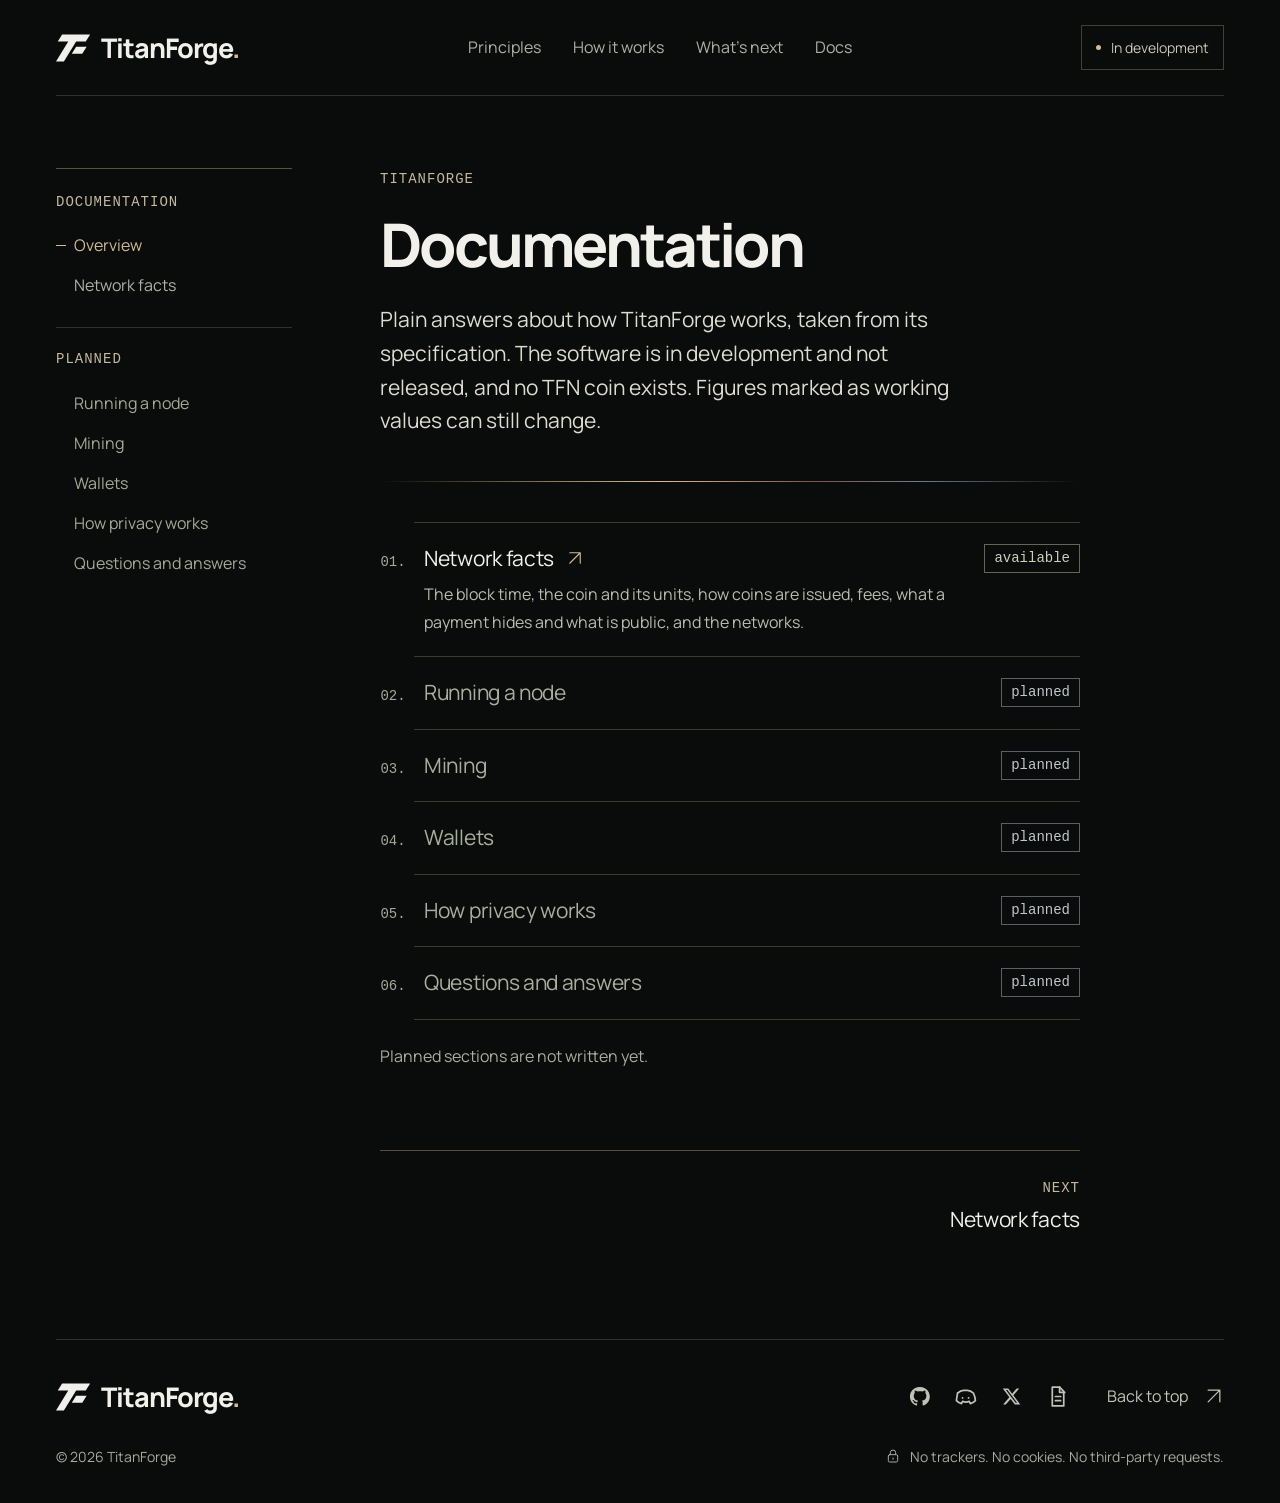
==== docs/index.html @ f81da2f3 "Use the permanent Discord invite" ====
<!DOCTYPE html>
<html lang="en">
<head>
  <meta charset="utf-8">
  <meta name="viewport" content="width=device-width, initial-scale=1">
  <meta name="theme-color" content="#0a0b0b">
  <meta name="description" content="Documentation for TitanForge, a proof-of-work cryptocurrency in development. The software is not released and no TFN coin exists yet.">
  <meta http-equiv="Content-Security-Policy" content="default-src 'self'; script-src 'none'; style-src 'self'; img-src 'self'; font-src 'self'; connect-src 'none'; object-src 'none'; base-uri 'none'; form-action 'none'">
  <meta name="referrer" content="no-referrer">
  <link rel="icon" href="../favicon.svg" type="image/svg+xml">
  <link rel="preload" href="../fonts/manrope-latin-variable.woff2" as="font" type="font/woff2" crossorigin>
  <link rel="stylesheet" href="../styles.css">
  <link rel="stylesheet" href="./docs.css">
  <title>TitanForge documentation</title>
</head>
<body>
  <a class="skip-link" href="#main">Skip to content</a>
  <svg class="icon-library" aria-hidden="true">
    <symbol id="icon-arrow" viewBox="0 0 24 24"><path d="M5 19 19 5M5 5h14v14"/></symbol>
    <symbol id="icon-lock" viewBox="0 0 24 24"><rect x="5" y="10" width="14" height="11" rx="2"/><path d="M8 10V7a4 4 0 0 1 8 0v3m-4 5v2"/></symbol>
    <symbol id="forge-mark" viewBox="0 0 40 40"><path d="M7 5h32l-5 8H23L9 36H0l14-23H2zm16 14h12l-5 8H18z"/></symbol>
    <symbol id="icon-github" viewBox="0 0 24 24"><path fill="currentColor" stroke="none" d="M12 2.8c-5.1 0-9.2 4.1-9.2 9.2 0 4.1 2.6 7.5 6.3 8.7.5.1.6-.2.6-.5v-1.7c-2.6.6-3.1-1.1-3.1-1.1-.4-1.1-1-1.4-1-1.4-.9-.6.1-.6.1-.6 1 .1 1.5 1 1.5 1 .9 1.5 2.3 1.1 2.8.8.1-.7.4-1.1.7-1.4-2-.2-4.2-1-4.2-4.6 0-1 .4-1.9 1-2.5-.1-.2-.4-1.2.1-2.5 0 0 .8-.2 2.5 1 .8-.2 1.6-.3 2.4-.3s1.7.1 2.5.3c1.7-1.2 2.5-1 2.5-1 .5 1.3.2 2.3.1 2.5.6.6 1 1.5 1 2.5 0 3.6-2.2 4.4-4.3 4.6.4.4.7.9.7 1.8v2.6c0 .3.2.6.7.5 3.6-1.2 6.2-4.6 6.2-8.7 0-5.1-4.1-9.2-9.2-9.2Z"/></symbol>
    <symbol id="icon-discord" viewBox="0 0 24 24"><path d="M4.4 8.8c1.9-1.8 3.8-2.7 5.7-2.7h3.8c1.9 0 3.8.9 5.7 2.7 1.1 2.3 1.8 4.7 1.9 7.2-1.4 1.5-3 2.4-4.8 2.9l-1.1-2.2c-2.1.8-4.3.8-6.4 0l-1.1 2.2c-1.8-.5-3.4-1.4-4.8-2.9.1-2.5.8-4.9 1.1-7.4Z"/><path d="M9.1 13.4h.1m5.7 0h.1"/></symbol><symbol id="icon-x" viewBox="0 0 24 24"><path fill="currentColor" stroke="none" transform="translate(3.6 3.6) scale(0.7)" d="M18.901 1.153h3.68l-8.04 9.19L24 22.846h-7.406l-5.8-7.584-6.638 7.584H.474l8.6-9.83L0 1.154h7.594l5.243 6.932ZM17.61 20.644h2.039L6.486 3.24H4.298Z"/></symbol>
    <symbol id="icon-docs" viewBox="0 0 24 24"><path d="M7 3h7l4 4v14H7V3Z"/><path d="M14 3v5h5M10 12h5m-5 4h5"/></symbol>
  </svg>

  <div class="site-shell">
    <header class="site-header wrap">
      <a class="brand" href="../index.html" aria-label="TitanForge home"><svg class="brand-mark" aria-hidden="true"><use href="#forge-mark"/></svg><span>TitanForge<span class="brand-period">.</span></span></a>
      <nav class="desktop-nav" aria-label="Main navigation"><a href="../index.html#principles">Principles</a><a href="../index.html#how-it-works">How it works</a><a href="../index.html#horizon">What’s next</a><a href="./index.html">Docs</a></nav>
      <a class="header-link" href="../index.html#status"><span class="status-dot"></span> In development</a>
      <details class="mobile-menu"><summary aria-label="Toggle navigation"><span class="menu-lines"></span></summary><nav aria-label="Mobile navigation"><a href="../index.html#principles">Principles</a><a href="../index.html#how-it-works">How it works</a><a href="../index.html#horizon">What’s next</a><a href="./index.html">Documentation</a><a href="../index.html#status">Development status</a></nav></details>
    </header>

    <div class="doc-layout wrap">
      <nav class="doc-nav" aria-label="Documentation">
        <p class="doc-nav-title">DOCUMENTATION</p>
        <ul>
          <li><a href="./index.html" aria-current="page">Overview</a></li>
          <li><a href="./network.html">Network facts</a></li>
        </ul>
        <p class="doc-nav-title">PLANNED</p>
        <ul>
          <li><span class="doc-nav-off">Running a node</span></li>
          <li><span class="doc-nav-off">Mining</span></li>
          <li><span class="doc-nav-off">Wallets</span></li>
          <li><span class="doc-nav-off">How privacy works</span></li>
          <li><span class="doc-nav-off">Questions and answers</span></li>
        </ul>
      </nav>

      <nav class="doc-menu" aria-label="Documentation menu">
        <details>
          <summary><span><span class="doc-menu-kicker">DOCUMENTATION</span>Contents</span><span class="disclosure-mark" aria-hidden="true"></span></summary>
          <ul>
            <li><a href="./index.html" aria-current="page">Overview</a></li>
            <li><a href="./network.html">Network facts</a></li>
          </ul>
          <p class="doc-nav-title">PLANNED</p>
          <ul>
            <li><span class="doc-nav-off">Running a node</span></li>
            <li><span class="doc-nav-off">Mining</span></li>
            <li><span class="doc-nav-off">Wallets</span></li>
            <li><span class="doc-nav-off">How privacy works</span></li>
            <li><span class="doc-nav-off">Questions and answers</span></li>
          </ul>
        </details>
      </nav>

      <main id="main" class="doc">
        <header class="doc-head">
          <p class="eyebrow">TITANFORGE</p>
          <h1>Documentation</h1>
          <p class="doc-lede">Plain answers about how TitanForge works, taken from its specification. The software is in development and not released, and no TFN coin exists. Figures marked as working values can still change.</p>
        </header>

        <ol class="doc-sections">
          <li>
            <div class="doc-sections-row"><a href="./network.html">Network facts <svg class="icon" aria-hidden="true"><use href="#icon-arrow"/></svg></a><span class="status-tag">available</span></div>
            <p>The block time, the coin and its units, how coins are issued, fees, what a payment hides and what is public, and the networks.</p>
          </li>
          <li><div class="doc-sections-row"><span class="doc-sections-off">Running a node</span><span class="status-tag status-tag--later">planned</span></div></li>
          <li><div class="doc-sections-row"><span class="doc-sections-off">Mining</span><span class="status-tag status-tag--later">planned</span></div></li>
          <li><div class="doc-sections-row"><span class="doc-sections-off">Wallets</span><span class="status-tag status-tag--later">planned</span></div></li>
          <li><div class="doc-sections-row"><span class="doc-sections-off">How privacy works</span><span class="status-tag status-tag--later">planned</span></div></li>
          <li><div class="doc-sections-row"><span class="doc-sections-off">Questions and answers</span><span class="status-tag status-tag--later">planned</span></div></li>
        </ol>
        <p class="doc-sections-key">Planned sections are not written yet.</p>

        <nav class="doc-pager" aria-label="Next page">
          <a class="doc-pager-item doc-pager-item--next" href="./network.html"><span class="doc-pager-label">NEXT</span><span class="doc-pager-title">Network facts</span></a>
        </nav>
      </main>
    </div>

    <footer class="site-footer wrap"><div class="footer-top"><a class="brand" href="../index.html" aria-label="TitanForge home"><svg class="brand-mark" aria-hidden="true"><use href="#forge-mark"/></svg><span>TitanForge<span class="brand-period">.</span></span></a><div class="footer-actions"><div class="social-links" role="group" aria-label="Project links"><a class="social-link" href="https://github.com/TitanForgeNetwork" title="GitHub" rel="noopener noreferrer"><svg class="social-icon" aria-hidden="true"><use href="#icon-github"/></svg><span class="visually-hidden">GitHub</span></a><a class="social-link" href="https://discord.gg/k2kEq2DpQB" title="Discord" rel="noopener noreferrer"><svg class="social-icon" aria-hidden="true"><use href="#icon-discord"/></svg><span class="visually-hidden">Discord</span></a><span class="social-link" title="X coming soon"><svg class="social-icon" aria-hidden="true"><use href="#icon-x"/></svg><span class="visually-hidden">X link coming soon</span></span><a class="social-link" href="./index.html" title="Documentation"><svg class="social-icon" aria-hidden="true"><use href="#icon-docs"/></svg><span class="visually-hidden">Documentation</span></a></div><a class="back-to-top" href="#">Back to top <svg class="icon" aria-hidden="true"><use href="#icon-arrow"/></svg></a></div></div><div class="footer-bottom"><span>© 2026 TitanForge</span><p><svg class="icon" aria-hidden="true"><use href="#icon-lock"/></svg> No trackers. No cookies. No third-party requests.</p></div></footer>
  </div>
</body>
</html>
---- styles.css ----
@charset "UTF-8";

@font-face {
  font-family: "Manrope";
  font-style: normal;
  font-weight: 400 800;
  font-display: swap;
  src: url("./fonts/manrope-latin-variable.woff2") format("woff2");
}

:root {
  color-scheme: dark;
  --bg: #0a0b0b;
  --surface: #111210;
  --text: #f2f0eb;
  --muted: #b0b0a7;
  --accent: #d1bc95;
  --border: #30312a;
  --font: "Manrope", Arial, Helvetica, sans-serif;
  --mono: "SFMono-Regular", Consolas, "Liberation Mono", monospace;
  --ease: cubic-bezier(.2, .7, .2, 1);
  --interaction: .22s;
}

* { box-sizing: border-box; }
html { scroll-behavior: smooth; scroll-padding-top: 32px; }
body { margin: 0; background: var(--bg); color: var(--text); font: 18px/1.7 var(--font); -webkit-font-smoothing: antialiased; }
::selection { background: var(--accent); color: var(--bg); }
a { color: inherit; text-decoration: none; }
a, summary { touch-action: manipulation; -webkit-tap-highlight-color: transparent; }
a:focus-visible, summary:focus-visible, [tabindex]:focus-visible { outline: 2px solid var(--accent); outline-offset: 6px; }
svg { display: block; }
img { max-width: 100%; }
h1, h2, h3, p { margin: 0; }
h1, h2, h3 { font-weight: 500; }
h2 { font-size: clamp(38px, 4.1vw, 58px); line-height: 1.12; letter-spacing: -.045em; text-wrap: balance; }
h3 { font-size: 24px; line-height: 1.3; letter-spacing: -.6px; }
strong { color: var(--text); font-weight: 600; }
code { font: .95em var(--mono); color: #d8c7a8; }
.icon-library { position: absolute; width: 0; height: 0; overflow: hidden; }
.icon { flex: 0 0 auto; width: 20px; height: 20px; fill: none; stroke: currentColor; stroke-width: 1.5; stroke-linecap: round; stroke-linejoin: round; }
.social-icon { width: 25px; height: 25px; fill: none; stroke: currentColor; stroke-width: 1.65; stroke-linecap: round; stroke-linejoin: round; }
.social-icon use { pointer-events: none; }
.visually-hidden { position: absolute; width: 1px; height: 1px; padding: 0; margin: -1px; overflow: hidden; clip: rect(0 0 0 0); clip-path: inset(50%); white-space: nowrap; }
.wrap { width: min(1240px, calc(100% - 112px)); margin-inline: auto; }
.site-shell { overflow: clip; }
.skip-link { position: fixed; top: 12px; left: 12px; z-index: 20; padding: 14px 20px; background: var(--accent); color: var(--bg); transform: translateY(-160%); clip-path: inset(50%); }
.skip-link:focus { transform: translateY(0); clip-path: none; }
.serif { font-family: Georgia, "Times New Roman", serif; font-style: italic; font-weight: 400; letter-spacing: -.045em; color: var(--accent); }
.eyebrow { display: flex; align-items: center; gap: 12px; color: #c5b99f; font: 14px/1.6 var(--mono); letter-spacing: 1px; }
.status-dot { display: inline-block; flex: 0 0 auto; width: 5px; height: 5px; border-radius: 50%; background: var(--accent); }
.status-tag { display: inline-flex; align-items: center; width: fit-content; padding: 3px 9px; border: 1px solid #626654; color: #cbd0b9; font: 14px/1.5 var(--mono); letter-spacing: 0; white-space: nowrap; vertical-align: middle; }
.status-tag--mainnet { border-color: #706149; color: #d7c29d; }
.status-tag--later { border-color: #5b6067; color: #c2c6cc; }

.site-header { position: relative; z-index: 5; height: 96px; display: flex; align-items: center; justify-content: space-between; gap: 30px; border-bottom: 1px solid var(--border); }
.brand { display: inline-flex; align-items: center; gap: 10px; font-size: 27px; font-weight: 750; letter-spacing: -1.1px; white-space: nowrap; }
.brand-mark { width: 35px; height: 35px; fill: var(--text); }
.brand-period { color: var(--accent); }
.desktop-nav { display: flex; gap: 32px; }
.desktop-nav a { position: relative; padding-block: 14px; color: var(--muted); font-size: 16px; transition: color var(--interaction) var(--ease); }
.desktop-nav a::after { content: ""; position: absolute; inset: auto 0 6px; height: 1px; background: var(--accent); transform: scaleX(0); transform-origin: left; transition: transform var(--interaction) var(--ease); }
.desktop-nav a:is(:hover, :focus-visible) { color: var(--text); }
.desktop-nav a:is(:hover, :focus-visible)::after { transform: scaleX(1); }
.header-link { display: inline-flex; align-items: center; gap: 10px; padding: 10px 14px; border: 1px solid #414033; color: #cbc7b9; font-size: 14px; transition: border-color .2s; }
.header-link:is(:hover, :focus-visible) { border-color: var(--accent); }
.mobile-menu { display: none; }

.hero { position: relative; isolation: isolate; overflow: hidden; }
.hero-content { position: relative; padding-block: 52px 78px; }
.hero-content > :not(.hero-art) { position: relative; z-index: 1; }
h1 { width: fit-content; max-width: 100%; margin-top: 0; font-size: clamp(70px, 7vw, 110px); font-weight: 750; line-height: 1.02; letter-spacing: -.06em; }
h1 > span { display: block; width: fit-content; max-width: 100%; padding-right: .05em; animation: title-arrive 1.15s cubic-bezier(.2,.7,.2,1) both; }
h1 > span:nth-child(2) { animation-delay: .12s; }
h1 > span:nth-child(3) { animation-delay: .24s; }
.hero-title-accent { color: #d7c5a4; }
.hero-copy { margin-top: 32px; max-width: 480px; }
.hero-description { font-size: 22px; line-height: 1.6; color: #dedbd1; animation: content-arrive 1.3s .25s both; }
.button { display: inline-flex; align-items: center; justify-content: space-between; gap: 34px; min-height: 56px; padding: 15px 22px; font-size: 16px; font-weight: 600; line-height: 1.5; border: 1px solid transparent; transition: background var(--interaction) var(--ease), transform var(--interaction) var(--ease), box-shadow var(--interaction) var(--ease); }
.button-primary { background: #d6c4a3; color: #151512; box-shadow: inset 0 1px #fff4; }
.button-primary:is(:hover, :focus-visible) { background: #ecdcbd; transform: translateY(-2px); box-shadow: inset 0 1px #fff6, 0 6px 18px #0003; }
.button .icon { transition: transform var(--interaction) var(--ease); }
.button:is(:hover, :focus-visible) .icon { transform: translate(2px, -2px); }
.button:active { transform: translateY(0); }
.hero-copy .button { margin-top: 26px; animation: content-arrive 1.3s .35s both; }
.hero-note { margin-top: 20px; color: #b4b1a7; font-size: 16px; line-height: 1.6; }
.hero-art { position: absolute; inset: -10px -13% 0 39%; z-index: 0; pointer-events: none; }
.hero-art::after { content: ""; position: absolute; inset: 0; background: linear-gradient(90deg, #0a0b0b 0%, #0a0b0b65 17%, transparent 43%), linear-gradient(0deg, #0a0b0b 0%, transparent 24%); }
.titan-core { position: absolute; width: 100%; max-width: none; height: 100%; animation: forge-arrive .95s cubic-bezier(.16,.7,.2,1) both; }
.hero-f-piece { transform-origin: 660px 550px; animation: forge-seat 1.85s var(--ease) both, forge-assemble 9s ease-in-out 1.85s infinite; }
.hero-seat-light { opacity: 0; stroke: #f4e7c8; stroke-width: 2.5; stroke-linecap: round; stroke-dasharray: 28 100; animation: seat-light 1.85s linear both, joint-light 9s linear 1.85s infinite; }
.forge-grid { position: absolute; inset: 15% 5% 12% 17%; background: linear-gradient(#b9a38208 1px, transparent 1px), linear-gradient(90deg, #b9a38208 1px, transparent 1px); background-size: 88px 88px; transform: perspective(800px) rotateY(-23deg) rotateZ(-16deg); mask-image: linear-gradient(transparent, #0007 35%, #000 75%, transparent); }
.forge-sweep { position: absolute; inset: 10% 15%; background: linear-gradient(112deg, transparent 42%, #f5dfb711 49.5%, #f5dfb722 50%, transparent 57%); transform: translateX(-90%); opacity: 0; animation: light-pass 3.8s .15s both; }

.section { padding-block: 96px; }
.section-heading { margin-bottom: 48px; }
.section-heading .eyebrow, .details-intro .eyebrow { margin-bottom: 22px; }
.principles { border-top: 1px solid var(--border); }
.principle-grid { display: grid; grid-template-columns: repeat(3, 1fr); gap: 40px; }
.principle-card { border-top: 1px solid #55503f; padding-top: 24px; }
.card-top { display: flex; align-items: center; justify-content: space-between; gap: 18px; margin-bottom: 22px; }
.card-index { color: var(--accent); font: 14px/1.5 var(--mono); }
.principle-card h3 { font-size: 25px; }
.principle-card p { color: var(--muted); margin-top: 16px; font-size: 18px; line-height: 1.75; max-width: 350px; }

.section.protocol-section { padding-top: 0; }
.protocol-heading { display: flex; align-items: flex-end; justify-content: space-between; gap: 40px; }
.protocol-heading > p { color: var(--muted); font-size: 18px; line-height: 1.8; padding-bottom: 4px; }
.forge-explainer { margin: 0; position: relative; border-top: 1px solid #4b4437; }
.scene-status { display: flex; align-items: center; gap: 16px; padding-block: 24px 0; color: #bdb7a9; font-size: 14px; }
.forge-stage { position: relative; isolation: isolate; overflow: hidden; margin-block: 0 8px; }
.forge-scene { width: 100%; height: auto; overflow: visible; }
.forge-scene--portrait { display: none; }
.scene-floor { stroke: #696458; stroke-width: .7; opacity: .2; }
.scene-wires { stroke: #777465; stroke-width: 1.1; }
.scene-public-wire { stroke: #83918f; stroke-dasharray: 4 7; }
.scene-stream { stroke: #e5c894; stroke-width: 2.5; stroke-linecap: round; stroke-dasharray: 14 86; opacity: 0; animation: stream-in 12s linear infinite; }
.scene-stream--relay { animation-name: stream-relay; }
.scene-stream--outgoing { animation-name: stream-out; }
.scene-stream--audit { stroke: #c5d0c8; stroke-width: 1.7; stroke-dasharray: 6 94; opacity: .65; animation: current-travel 11s linear infinite; }
.note-stack { animation: note-levitation 12s ease-in-out infinite; }
.note-stack--middle { animation-delay: -.12s; }
.note-stack--lower { animation-delay: -.24s; }
.reactor-float { animation: reactor-levitation 12s ease-in-out infinite; }
.collar-tilt { transform: rotate(-10deg); transform-origin: 0 0; animation: collar-precession 12s ease-in-out infinite; }
.emblem-float { animation: emblem-levitation 12s ease-in-out infinite; }
.orbit-precession { transform-origin: 0 0; animation: orbit-precession 24s ease-in-out infinite; }
.satellite-orbit { transform-origin: 0 0; animation: satellite-orbit 48s linear infinite; }
.relay-stones { opacity: .75; }
.dag-scaffold { stroke: #7f7564; stroke-width: 1.1; }
.dag-energy { stroke: #e1c497; stroke-width: 2; stroke-linecap: round; stroke-dasharray: 16 84; opacity: 0; animation: stream-dag 12s linear infinite; }
.dag-energy--two { animation-delay: .12s; }
.dag-energy--three { animation-delay: .24s; }
.block-float { transform-origin: 0 0; animation: block-levitation 12s ease-in-out infinite; }
.block-float--one { animation-delay: .12s; }
.block-float--two { animation-delay: .24s; }
.block-float--three { animation-delay: .36s; }
.recipient-float { animation: note-received 12s ease-in-out infinite; }
.audit-float { animation: audit-levitation 11s ease-in-out infinite; }
.courier { opacity: 0; }
.courier--incoming { animation: courier-in 12s linear infinite; }
.courier--relay { animation: courier-relay 12s linear infinite; }
.courier--outgoing { animation: courier-out 12s linear infinite; }
.courier--portrait-in { animation: portrait-in 12s linear infinite; }
.courier--portrait-relay { animation: portrait-relay 12s linear infinite; }
.courier--portrait-out { animation: portrait-out 12s linear infinite; }
.scene-label { position: absolute; z-index: 2; pointer-events: none; text-shadow: 0 2px 12px #0a0b0b; }
.scene-label strong { display: block; color: #e7e0d1; font-size: 18px; line-height: 1.4; font-weight: 400; letter-spacing: -.2px; }
.scene-label span { display: block; color: #bdb5a3; font-size: 14px; line-height: 1.6; margin-top: 5px; }
.scene-label--wallet { left: 1%; top: 20%; }
.scene-label--proof { left: 24%; top: 5%; }
.scene-label--dag { left: 67%; top: 8%; }
.scene-label--receiver { right: 0; top: 25%; text-align: right; }
.scene-label--relay { left: 46%; top: 65%; }
.scene-label--audit { left: 66%; top: 78%; }
.mechanism-steps { display: grid; grid-template-columns: repeat(4, 1fr); gap: 28px; list-style: none; padding: 28px 0; margin: 0; border-top: 1px solid var(--border); }
.mechanism-steps li { min-width: 0; }
.mechanism-steps li > span { display: block; color: #c7b58f; font: 14px/1.5 var(--mono); margin-bottom: 12px; }
.mechanism-steps h3 { font-size: 20px; line-height: 1.4; letter-spacing: -.3px; }
.mechanism-steps p { color: var(--muted); font-size: 16px; line-height: 1.75; margin-top: 10px; }
.forge-explainer figcaption { border-top: 1px solid var(--border); padding-top: 23px; color: #b4b3a7; font-size: 16px; line-height: 1.8; }
.forge-explainer figcaption a { display: inline-flex; align-items: center; gap: 8px; margin-left: 9px; color: #d4c09a; text-decoration: underline; text-underline-offset: 4px; }
.forge-explainer figcaption a:hover { color: #f2dbb0; }
.forge-explainer figcaption .icon { width: 16px; height: 16px; }

.details-section { position: relative; background: #0d0e0d; border-block: 1px solid var(--border); }
.details-section::before { content: ""; position: absolute; top: -1px; left: 0; right: 0; height: 1px; background: linear-gradient(90deg, transparent 8%, #b7a27b88 40%, #696e7355 70%, transparent); }
.details-layout { display: block; }
.details-intro { display: flex; align-items: flex-end; justify-content: space-between; gap: 60px; margin-bottom: 48px; }
.details-intro .section-heading { margin-bottom: 0; }
.details-lead { max-width: 370px; padding-bottom: 4px; color: #b9b9ae; font-size: 18px; line-height: 1.8; }
.details-lead .details-availability { margin-top: 16px; color: #a6a89c; font-size: 16px; }
.details-toolbar { display: flex; align-items: flex-start; justify-content: space-between; gap: 40px; padding-bottom: 22px; }
.stage-guide { flex: 1; min-width: 0; }
.stage-guide > summary { cursor: pointer; width: fit-content; padding-block: 12px; color: #b9b9ae; font-size: 16px; }
.stage-guide > summary::marker { color: #b7a27b; font-size: 12px; }
.stage-guide > summary:hover, .stage-guide[open] > summary { color: var(--accent); }
.availability-key { display: grid; grid-template-columns: repeat(3, 1fr); gap: 24px; padding: 12px 0 0; margin: 0 0 20px; }
.availability-key dd { margin: 12px 0 0; color: #b7bbae; font-size: 16px; line-height: 1.65; }
.draft-note { color: #b9b3a3; font-size: 16px; line-height: 1.75; padding-bottom: 12px; }
.details-docs { display: inline-flex; align-items: center; gap: 12px; flex-shrink: 0; padding-block: 12px; font-size: 16px; color: #d1bc95; text-decoration: underline; text-underline-offset: 5px; }
.details-docs .icon { width: 17px; height: 17px; transition: transform var(--interaction) var(--ease); }
.details-docs:is(:hover, :focus-visible) .icon { transform: translate(2px, -2px); }
.detail-list { min-width: 0; border-top: 1px solid #484236; }
.detail-panel { position: relative; border-bottom: 1px solid #2c3028; transition: background-color var(--interaction) var(--ease); }
.detail-panel::before { content: ""; position: absolute; inset: 0 auto 0 0; width: 2px; background: #b7a27b; transform: scaleY(0); transform-origin: top; transition: transform var(--interaction) var(--ease); }
.detail-panel[open] { background: #c9b48a05; }
.detail-panel[open]::before { transform: scaleY(1); }
.detail-panel > summary { cursor: pointer; display: grid; grid-template-columns: 32px minmax(0, 1fr) 90px 22px; align-items: center; gap: 24px; padding: 28px 20px; list-style: none; line-height: 1.5; transition: background-color var(--interaction) var(--ease); }
.chapter-number { color: #a7a99b; font: 14px/1.5 var(--mono); transition: color var(--interaction) var(--ease); }
.chapter-copy { display: grid; grid-template-columns: 1fr 1.1fr; align-items: center; gap: 28px; min-width: 0; }
.chapter-title { color: var(--text); font-size: 24px; letter-spacing: -.5px; transition: color var(--interaction) var(--ease); }
.chapter-preview { color: #aeb0a3; font-size: 16px; line-height: 1.65; }
.detail-panel > summary .chapter-stage { justify-self: end; border: 0; padding: 0; margin: 0; background: none; }
.chapter-meta { justify-self: end; color: #a7a99b; font: 14px/1.5 var(--mono); }
.detail-panel > summary::-webkit-details-marker { display: none; }
.detail-panel > summary:focus-visible { outline-offset: -4px; }
.detail-panel > summary:is(:hover, :focus-visible) { background: #c9b48a09; }
.detail-panel > summary:is(:hover, :focus-visible) .chapter-title, .detail-panel[open] .chapter-title, .detail-panel[open] .chapter-number { color: var(--accent); }
.disclosure-mark { position: relative; display: block; width: 22px; height: 22px; flex: 0 0 auto; }
.disclosure-mark::before, .disclosure-mark::after { content: ""; position: absolute; background: var(--accent); inset: 10px 3px auto; height: 1px; transition: transform var(--interaction) var(--ease); }
.disclosure-mark::after { transform: rotate(90deg); }
.detail-panel[open] .disclosure-mark::after { transform: rotate(0); }
.detail-body { max-width: min(72ch, calc(100% - 152px)); margin-left: 76px; padding: 4px 0 40px; color: #b9bdb0; font-size: 18px; line-height: 1.85; overflow-wrap: anywhere; }
.detail-panel[open] > .detail-body { animation: chapter-reveal .3s ease-out; }
.detail-body p + p, .detail-body h3 + p { margin-top: 18px; }
.detail-body h3 { color: var(--text); font-size: 22px; line-height: 1.5; letter-spacing: -.3px; margin-top: 36px; }
.detail-body h3:first-child { margin-top: 0; }
.detail-body h3 .status-tag { margin: 5px 0 5px 8px; }
.detail-body ul { padding-left: 23px; margin-block: 20px; }
.detail-body ul li + li { margin-top: 12px; }
.detail-body li::marker { color: var(--accent); }
.supply-table { width: 100%; table-layout: fixed; border-collapse: collapse; margin-block: 26px; font-size: 16px; line-height: 1.6; text-align: left; }
.supply-table caption { color: var(--muted); font-size: 16px; text-align: left; padding-bottom: 15px; }
.supply-table th, .supply-table td { padding: 13px 12px 13px 0; border-bottom: 1px solid #383b30; font-weight: 400; }
.supply-table tr > :first-child { width: 43%; }
.supply-table thead { color: #d2c6ac; }
.supply-table td { color: var(--text); }
.inline-disclosure { margin-block: 25px; border-block: 1px solid #484a3a; }
.inline-disclosure > summary { cursor: pointer; padding: 16px 5px; color: #d8c5a0; font-size: 18px; line-height: 1.6; }
.inline-disclosure > summary:focus-visible { outline-offset: -3px; }
.inline-body { padding: 8px 0 23px; }
.criteria-list { padding-left: 22px; }
.feature-catalog dl { margin: 18px 0 26px; }
.feature-catalog dl > div { padding-block: 13px; border-bottom: 1px solid #34392b; }
.feature-catalog dt { color: #e1e3d4; font-size: 17px; line-height: 1.6; }
.feature-catalog dd { margin: 4px 0 0; color: #b9bdb0; font-size: 16px; line-height: 1.75; }
.feature-catalog .glossary { margin: 0; scroll-margin-top: 61px; }
.roadmap-list { padding-left: 26px; margin: 22px 0 0; list-style-type: decimal-leading-zero; }
.roadmap-list li { padding: 15px 0 15px 8px; border-top: 1px solid #383b30; }
.roadmap-list li::marker { color: #a4aa98; font: 14px/1.6 var(--mono); }
.roadmap-step { display: flex; align-items: baseline; justify-content: space-between; gap: 20px; color: var(--text); }
.stage-state { flex: 0 0 auto; color: #a9af9e; font-size: 14px; }
.current .roadmap-step, .current .stage-state, .current::marker { color: var(--accent); }
.roadmap-list li > p { margin-top: 7px; font-size: 16px; }

.horizon { position: relative; isolation: isolate; overflow: hidden; background: linear-gradient(115deg, #12120f 12%, #1b1812 65%, #151819); border-bottom: 1px solid #39352c; }
.horizon::before { content: ""; position: absolute; inset: 0 0 auto; height: 1px; background: linear-gradient(90deg, #c9b48a00, #dbbd8e 40%, #80534f 62%, #727b84 77%, #c9b48a00); }
.horizon-content { padding-block: 82px; }
.horizon .eyebrow { margin-bottom: 29px; }
.horizon h2 { font-size: clamp(64px, 7.3vw, 106px); font-weight: 650; line-height: 1.04; letter-spacing: -.055em; }
.horizon h2 > span { color: #cfb88d; }
.horizon-watermark { position: absolute; right: -40px; bottom: 0; z-index: -1; color: #c9b48a0a; -webkit-text-stroke: 1.2px #d9c29a66; mask-image: linear-gradient(115deg, #0003 5%, #000 42%, #0009 70%, #0003); font-size: clamp(280px, 37vw, 540px); font-weight: 700; line-height: .82; letter-spacing: -.09em; transform: skewY(-10deg); user-select: none; }
@supports ((background-clip: text) or (-webkit-background-clip: text)) {
  .horizon-watermark {
    background-image: linear-gradient(110deg, transparent 43%, #e0c8a610 47%, #fff1d336 50%, #c9b48a14 53%, transparent 57%);
    background-size: 300% 100%;
    background-repeat: no-repeat;
    background-position: 100% 50%;
    -webkit-background-clip: text;
    background-clip: text;
    animation: watermark-light 14s linear infinite;
  }
}
.horizon-bottom { display: flex; align-items: center; justify-content: space-between; gap: 32px; margin-top: 38px; }
.horizon-bottom p { color: #d1c8b6; font-size: 22px; line-height: 1.6; }
.horizon-bottom .button { flex-shrink: 0; }
.horizon-bottom p.horizon-later { margin-top: 19px; color: #bfb9aa; font-size: 16px; line-height: 1.8; }
.horizon-later .status-tag { margin-right: 8px; }

.development-notice { max-width: 780px; padding: 26px 30px; border-left: 2px solid #b7a27b; background: #14150f; color: #b9baad; font-size: 18px; line-height: 1.85; }

.site-footer { border-top: 1px solid var(--border); padding-block: 34px; }
.footer-top { display: flex; align-items: center; justify-content: space-between; gap: 25px; }
.footer-actions { display: flex; flex-wrap: wrap; align-items: center; gap: 12px 28px; }
.social-links { display: flex; align-items: center; gap: 2px; }
.social-link { display: inline-flex; align-items: center; justify-content: center; width: 44px; height: 44px; color: #c0c2b7; transition: color var(--interaction) var(--ease); }
a.social-link:is(:hover, :focus-visible) { color: #e5cda4; }
.social-link .social-icon { transition: transform var(--interaction) var(--ease); }
a.social-link:is(:hover, :focus-visible) .social-icon { transform: translateY(-2px); }
.social-link .social-icon use { pointer-events: none; }
.back-to-top { display: flex; align-items: center; gap: 16px; min-height: 44px; font-size: 16px; color: #c3c3b7; }
.back-to-top:is(:hover, :focus-visible) { color: var(--accent); }
.footer-bottom { display: flex; align-items: center; justify-content: space-between; gap: 20px; margin-top: 26px; color: #a7aa9d; font-size: 14px; line-height: 1.7; }
.footer-bottom p { display: flex; align-items: flex-start; gap: 9px; }
.footer-bottom .icon { width: 16px; height: 16px; margin-top: 3px; }

@keyframes chapter-reveal { from { transform: translateY(8px); } to { transform: translateY(0); } }
@keyframes watermark-light {
  0%, 8% { background-position: 100% 50%; }
  42%, 100% { background-position: 0% 50%; }
}
@keyframes current-travel { from { stroke-dashoffset: 100; } to { stroke-dashoffset: 0; } }
@keyframes stream-in { 0% { opacity: 0; stroke-dashoffset: 100; } 2%, 14% { opacity: .8; } 18%, 100% { opacity: 0; stroke-dashoffset: 0; } }
@keyframes stream-relay { 0%, 30% { opacity: 0; stroke-dashoffset: 100; } 32%, 50% { opacity: .8; } 54%, 100% { opacity: 0; stroke-dashoffset: 0; } }
@keyframes stream-dag { 0%, 54% { opacity: 0; stroke-dashoffset: 100; } 56%, 69% { opacity: .8; } 72%, 100% { opacity: 0; stroke-dashoffset: 0; } }
@keyframes stream-out { 0%, 74% { opacity: 0; stroke-dashoffset: 100; } 76%, 88% { opacity: .8; } 92%, 100% { opacity: 0; stroke-dashoffset: 0; } }
@keyframes note-levitation { 0%, 20%, 100% { transform: translateY(0); } 8% { transform: translateY(-3px); } }
@keyframes reactor-levitation { 0%, 16%, 34%, 100% { transform: translateY(0); } 24% { transform: translateY(-4px); } }
@keyframes collar-precession { 0%, 16%, 36%, 100% { transform: rotate(-10deg); } 25% { transform: rotate(7deg); } }
@keyframes emblem-levitation { 0%, 16%, 34%, 100% { transform: translateY(0); filter: brightness(1); } 24% { transform: translateY(-3px); filter: brightness(1.2); } }
@keyframes orbit-precession { 0%, 100% { transform: rotate(-4deg); } 50% { transform: rotate(4deg); } }
@keyframes satellite-orbit { from { transform: rotate(0deg); } to { transform: rotate(360deg); } }
@keyframes block-levitation { 0%, 54%, 76%, 100% { transform: translateY(0); } 64% { transform: translateY(-4px); } }
@keyframes note-received { 0%, 76%, 96%, 100% { transform: translateY(0); } 86% { transform: translateY(-3px); } }
@keyframes audit-levitation { 0%, 100% { transform: translateY(0); } 50% { transform: translateY(-5px); } }
@keyframes courier-in { 0% { transform: translate(174px, 300px); opacity: 0; } 2%, 14% { opacity: 1; } 18%, 100% { transform: translate(287px, 300px); opacity: 0; } }
@keyframes courier-relay { 0%, 30% { transform: translate(540px, 300px); opacity: 0; } 32% { opacity: 1; } 37% { transform: translate(605px, 328px); } 43% { transform: translate(637px, 280px); } 49% { transform: translate(682px, 321px); opacity: 1; } 54%, 100% { transform: translate(752px, 300px); opacity: 0; } }
@keyframes courier-out { 0%, 74% { transform: translate(1042px, 300px); opacity: 0; } 76%, 88% { opacity: 1; } 92%, 100% { transform: translate(1135px, 332px); opacity: 0; } }
@keyframes portrait-in { 0% { transform: translate(154px, 161px); opacity: 0; } 2%, 14% { opacity: 1; } 18%, 100% { transform: translate(229px, 268px); opacity: 0; } }
@keyframes portrait-relay { 0%, 30% { transform: translate(396px, 413px); opacity: 0; } 32% { opacity: 1; } 37% { transform: translate(434px, 462px); } 43% { transform: translate(480px, 500px); } 47% { transform: translate(431px, 541px); opacity: 1; } 54%, 100% { transform: translate(191px, 629px); opacity: 0; } }
@keyframes portrait-out { 0%, 74% { transform: translate(427px, 652px); opacity: 0; } 76%, 88% { opacity: 1; } 92%, 100% { transform: translate(481px, 785px); opacity: 0; } }
@keyframes title-arrive { from { opacity: 0; transform: translateY(25px); filter: blur(7px); } to { opacity: 1; transform: translateY(0); filter: blur(0); } }
@keyframes content-arrive { from { opacity: 0; transform: translateY(12px); } to { opacity: 1; transform: translateY(0); } }
@keyframes forge-arrive { from { opacity: 0; transform: translate(18px, 28px) scale(1.06); } to { opacity: 1; transform: translate(0, 0) scale(1); } }
@keyframes forge-seat {
  0%, 25% { transform: translate(110px, 75px) rotate(8deg); }
  67% { transform: translate(25px, 17px) rotate(0deg); animation-timing-function: cubic-bezier(.7, 0, 1, 1); }
  78% { transform: translate(-4px, -2px) rotate(-.4deg); }
  86% { transform: translate(1px, 1px) rotate(.1deg); }
  100% { transform: translate(0, 0) rotate(0deg); }
}
@keyframes forge-assemble {
  0%, 44%, 88%, 100% { transform: translate(0, 0) rotate(0deg); }
  63%, 69% { transform: translate(110px, 75px) rotate(8deg); }
  77% { transform: translate(25px, 17px) rotate(0deg); animation-timing-function: cubic-bezier(.7, 0, 1, 1); }
  80% { transform: translate(-4px, -2px) rotate(-.4deg); }
  84% { transform: translate(1px, 1px) rotate(.1deg); }
}
@keyframes seat-light { 0%, 75% { opacity: 0; stroke-dashoffset: 28; } 80% { opacity: .85; } 100% { opacity: 0; stroke-dashoffset: -100; } }
@keyframes joint-light { 0%, 78% { opacity: 0; stroke-dashoffset: 28; } 81% { opacity: .85; } 90%, 100% { opacity: 0; stroke-dashoffset: -100; } }
@keyframes light-pass { 0% { opacity: 0; transform: translateX(-80%); } 35% { opacity: .8; } 100% { opacity: 0; transform: translateX(80%); } }

@media (max-width: 1100px) {
  .wrap { width: calc(100% - 72px); }
  .site-header { gap: 24px; }
  .desktop-nav { gap: 24px; }
  .brand { font-size: 25px; }
  .hero-content { padding-block: 45px 70px; }
  h1 { font-size: clamp(65px, 7.5vw, 84px); }
  .hero-art { inset: 0 -15% 10px 36%; }
  .hero-description { font-size: 21px; }
  .hero-copy { max-width: 410px; }
  .section { padding-block: 80px; }
  .principle-grid { gap: 28px; }
  .principle-card h3 { font-size: 22px; }
  .chapter-copy { grid-template-columns: 1fr; gap: 5px; }
  .details-intro { gap: 40px; }
  .horizon-content { padding-block: 75px; }
  .scene-label strong { font-size: 16px; }
  .scene-label--receiver span { display: none; }
  .mechanism-steps { gap: 23px; }
  .mechanism-steps h3 { font-size: 18px; }
}

@media (max-width: 880px) {
  .site-header { gap: 18px; }
  .desktop-nav { gap: clamp(14px, 5vw - 16px, 18px); }
}

@media (max-width: 800px) {
  .wrap { width: calc(100% - 48px); }
  .site-header { height: 84px; }
  .header-link { display: none; }
  h1 { font-size: clamp(55px, 8.8vw, 71px); }
  .hero-art { inset: 28px -30% 110px 35%; }
  .hero-art::after { background: linear-gradient(90deg, #0a0b0b 0%, #0a0b0b99 30%, transparent 75%), linear-gradient(0deg, #0a0b0b, transparent 40%); }
  .hero-description { font-size: 20px; max-width: 330px; }
  .principle-grid { grid-template-columns: 1fr; gap: 30px; }
  .principle-card { padding-top: 22px; }
  .card-top { margin-bottom: 15px; }
  .principle-card h3 { font-size: 25px; }
  .principle-card p { max-width: 580px; margin-top: 12px; }
  .protocol-heading { display: block; }
  .protocol-heading > p { margin-top: 24px; font-size: 16px; }
  .protocol-heading > p br { display: none; }
  .scene-label span { display: none; }
  .scene-label--audit { left: 64%; }
  .mechanism-steps { grid-template-columns: 1fr 1fr; gap: 27px; }
  .mechanism-steps h3 { font-size: 20px; }
  .details-intro { align-items: flex-start; flex-direction: column; gap: 24px; margin-bottom: 32px; }
  .details-lead { max-width: 520px; }
  .details-toolbar { gap: 24px; }
  .availability-key { grid-template-columns: 1fr; gap: 16px; }
  .availability-key > div { display: grid; grid-template-columns: 90px 1fr; gap: 14px; }
  .availability-key dd { margin: 0; }
  .detail-body { max-width: calc(100% - 100px); }
  .horizon-bottom { align-items: flex-start; flex-direction: column; gap: 24px; }
  .footer-bottom { flex-direction: column; align-items: flex-start; gap: 12px; }
}

@media (max-width: 600px) {
  html { scroll-padding-top: 24px; }
  body { font-size: 16px; }
  .wrap { width: calc(100% - 40px); }
  .site-header { height: 78px; }
  .brand { font-size: 24px; }
  .brand-mark { width: 31px; height: 31px; }
  .desktop-nav { display: none; }
  .mobile-menu { display: block; }
  .mobile-menu summary { cursor: pointer; list-style: none; display: grid; place-items: center; width: 44px; height: 44px; border: 1px solid #454538; }
  .mobile-menu summary::-webkit-details-marker { display: none; }
  .menu-lines { position: relative; width: 18px; height: 10px; border-block: 1px solid var(--text); }
  .mobile-menu[open] .menu-lines { border-color: transparent; }
  .mobile-menu[open] .menu-lines::before, .mobile-menu[open] .menu-lines::after { content: ""; position: absolute; width: 18px; height: 1px; background: var(--text); top: 3px; transform: rotate(45deg); }
  .mobile-menu[open] .menu-lines::after { transform: rotate(-45deg); }
  .mobile-menu nav { position: absolute; top: 67px; left: 0; right: 0; padding: 12px 20px; border: 1px solid #454538; background: #12150f; box-shadow: 0 12px 24px #0008; }
  .mobile-menu nav a { display: block; padding: 15px 0; font-size: 16px; }
  .mobile-menu nav a + a { border-top: 1px solid var(--border); }
  .hero-content { display: flex; flex-direction: column; padding-block: 32px 50px; }
  h1 { font-size: clamp(38px, 11.5vw, 69px); line-height: 1.03; letter-spacing: -.055em; margin-top: 0; }
  .hero-art { position: relative; inset: auto; width: calc(100% + 40px); height: 260px; margin: -2px -20px 0; }
  .hero-art::after { background: linear-gradient(0deg, #0a0b0b 0%, transparent 28%, transparent 90%, #0a0b0b); }
  .forge-grid { inset: 5% 10%; background-size: 55px 55px; }
  .forge-sweep { display: none; }
  .hero-copy { margin-top: 0; max-width: none; }
  .hero-description { font-size: 19px; max-width: none; }
  .hero-copy .button { margin-top: 24px; }
  .hero-note { font-size: 16px; margin-top: 18px; }
  .button { padding: 15px 18px; gap: 24px; font-size: 16px; }
  .section { padding-block: 64px; }
  .section-heading { margin-bottom: 33px; }
  .eyebrow { font-size: 14px; letter-spacing: .6px; }
  .section-heading .eyebrow, .details-intro .eyebrow { margin-bottom: 20px; }
  h2, .details-intro h2 { font-size: clamp(36px, 8.8vw, 46px); }
  .principle-card h3 { font-size: 23px; }
  .principle-card p { font-size: 16px; line-height: 1.8; }
  .scene-status { align-items: flex-start; gap: 12px; font-size: 14px; padding-top: 20px; }
  .scene-status > span:last-child { padding-top: 3px; }
  .forge-stage { margin-top: 25px; }
  .forge-scene--wide { display: none; }
  .forge-scene--portrait { display: block; }
  .scene-label strong { font-size: 16px; line-height: 1.5; }
  .scene-label--wallet { left: 3%; top: 2%; }
  .scene-label--proof { left: 0; top: 30%; max-width: 105px; }
  .scene-label--dag { left: 65%; top: 58%; }
  .scene-label--receiver { right: 0; top: auto; bottom: 2%; }
  .scene-label--relay { display: none; }
  .scene-label--audit { left: 1%; top: auto; bottom: 0; max-width: 140px; }
  .mechanism-steps { gap: 24px 20px; padding-block: 27px; }
  .mechanism-steps h3 { font-size: 18px; }
  .mechanism-steps p { font-size: 16px; }
  .forge-explainer figcaption a { margin-left: 0; margin-top: 8px; }
  .details-lead { font-size: 16px; }
  .details-toolbar { flex-direction: column; gap: 0; padding-bottom: 20px; }
  .stage-guide { width: 100%; }
  .detail-panel > summary { grid-template-columns: 22px minmax(0, 1fr) 22px; gap: 8px 10px; padding: 20px 4px; align-items: start; }
  .chapter-number { padding-top: 4px; }
  .chapter-title { font-size: 20px; line-height: 1.4; letter-spacing: -.4px; font-weight: 600; }
  .chapter-preview { margin-top: 1px; }
  .detail-panel > summary .chapter-stage, .chapter-meta { grid-column: 2; grid-row: 2; justify-self: start; }
  .detail-panel > summary .disclosure-mark { grid-column: 3; grid-row: 1; margin-top: 3px; }
  .detail-body { max-width: none; margin-inline: 20px; padding: 4px 0 28px; font-size: 16px; }
  .detail-body h3 { font-size: 19px; }
  .supply-table th, .supply-table td { padding-right: 8px; }
  .roadmap-step { flex-wrap: wrap; gap: 5px 15px; }
  .roadmap-step > :first-child { width: 100%; }
  .roadmap-list li { padding-block: 14px; }
  .horizon-content { padding-block: 62px; }
  .horizon h2 { font-size: clamp(48px, 13vw, 78px); }
  .horizon .eyebrow { margin-bottom: 23px; }
  .horizon-bottom { margin-top: 27px; }
  .horizon-bottom p { font-size: 20px; }
  .horizon-watermark { font-size: 290px; right: -20px; bottom: 24px; }
  .development-notice { padding: 20px 21px; }
  .site-footer { padding-block: 30px; }
  .footer-top { flex-wrap: wrap; gap: 18px 25px; }
  .footer-top .brand { font-size: 23px; }
  .footer-actions { width: 100%; justify-content: space-between; }
  .back-to-top { font-size: 16px; gap: 9px; }
  .footer-bottom { margin-top: 24px; }
}

@media (max-width: 360px) {
  .wrap { width: calc(100% - 32px); }
  h1 { font-size: 11.2vw; }
  .hero-art { height: 240px; }
  .principle-card h3 { font-size: 22px; }
  .scene-label--proof { max-width: 90px; }
  .scene-label--audit { max-width: 117px; }
  .chapter-title { font-size: 20px; }
}

@media (prefers-reduced-motion: reduce) {
  html { scroll-behavior: auto; }
  *, *::before, *::after { transition: none !important; animation: none !important; }
  .courier, .scene-stream, .dag-energy { display: none; }
}
---- docs/docs.css ----
@charset "UTF-8";

:root {
  --doc-text: #b9bdb0;
  --doc-lede: #dedbd1;
  --doc-label: #c5b99f;
  --doc-off: #a9af9e;
  --doc-quiet: #a4aa98;
  --doc-term: #e1e3d4;
  --doc-row: #c9ccbe;
  --doc-table-head: #d2c6ac;
  --doc-link: #d4c09a;
  --doc-link-hover: #f2dbb0;
  --doc-rule: #55503f;
  --doc-rule-menu: #484a3a;
  --doc-rule-soft: #383b30;
  --doc-rule-faint: #34392b;
  --doc-note-bg: #14150f;
  --doc-note-text: #b9baad;
  --doc-public: #c5d0c8;
  --doc-public-edge: #83918f;
  --doc-working: #d7c29d;
  --doc-working-edge: #b7a27b;
  --doc-working-border: #8a7a5c;
  --doc-accent-line: linear-gradient(90deg, #c9b48a00, #dbbd8e 40%, #80534f 62%, #727b84 77%, #c9b48a00);
}

.doc-layout { display: grid; grid-template-columns: 236px minmax(0, 1fr); gap: 88px; align-items: start; padding-block: 72px 104px; }
.doc { min-width: 0; max-width: 700px; color: var(--doc-text); font-size: 18px; line-height: 1.8; }

.doc-nav { position: sticky; top: 32px; max-height: calc(100vh - 64px); overflow-y: auto; scrollbar-width: thin; scrollbar-color: var(--doc-rule-menu) transparent; padding-top: 22px; border-top: 1px solid var(--doc-rule); }
.doc-nav-title { margin-bottom: 12px; color: var(--doc-label); font: 14px/1.6 var(--mono); letter-spacing: 1px; }
.doc-nav ul, .doc-menu ul { list-style: none; margin: 0; padding: 0; }
.doc-nav li { position: relative; }
.doc-nav a, .doc-nav .doc-nav-off { display: block; padding: 8px 0 8px 18px; font-size: 16px; line-height: 1.5; }
.doc-nav a, .doc-menu a { color: var(--muted); transition: color .2s; }
.doc-nav a:hover, .doc-menu a:hover { color: var(--text); }
.doc-nav a:focus-visible, .doc-menu a:focus-visible { outline-offset: -2px; }
.doc-nav a[aria-current], .doc-menu a[aria-current] { color: var(--accent); }
.doc-nav a[aria-current]::before { content: ""; position: absolute; left: 0; top: 20px; width: 10px; height: 1px; background: var(--accent); }
.doc-nav ul ul { margin: 2px 0 10px 18px; border-left: 1px solid var(--border); }
.doc-nav ul ul a { padding: 6px 0 6px 16px; font-size: 15px; }
.doc-nav ul + .doc-nav-title { margin-top: 22px; padding-top: 20px; border-top: 1px solid var(--border); }
.doc-nav-off { color: var(--doc-quiet); }

.doc-menu { display: none; }
.doc-menu details { border-bottom: 1px solid var(--doc-rule-menu); }
.doc-menu summary { cursor: pointer; list-style: none; display: flex; align-items: center; justify-content: space-between; gap: 20px; padding: 15px 0; color: var(--text); font-size: 18px; line-height: 1.5; }
.doc-menu summary::-webkit-details-marker { display: none; }
.doc-menu summary:focus-visible { outline-offset: -3px; }
.doc-menu details[open] .disclosure-mark::after { transform: rotate(0); }
.doc-menu-kicker { display: block; color: var(--doc-label); font: 14px/1.6 var(--mono); letter-spacing: 1px; }
.doc-menu a, .doc-menu .doc-nav-off { display: block; padding: 12px 0; border-top: 1px solid var(--border); font-size: 16px; line-height: 1.5; }
.doc-menu ul ul a { padding-left: 18px; }
.doc-menu .doc-nav-title { margin: 0; padding: 16px 0 4px; border-top: 1px solid var(--border); }
.doc-menu .doc-nav-title + ul > li:first-child > .doc-nav-off { border-top: 0; }
.doc-menu details > ul:last-child { padding-bottom: 6px; }

.doc-head { position: relative; padding-bottom: 44px; }
.doc-head::after { content: ""; position: absolute; inset: auto 0 0; height: 1px; background: var(--doc-accent-line); }
.doc-head .eyebrow { margin-bottom: 22px; }
.doc h1, .doc h2 { color: var(--text); }
.doc h1 { font-size: clamp(46px, 4.7vw, 66px); line-height: 1.08; letter-spacing: -.045em; }
.doc-lede { max-width: 46ch; margin-top: 26px; color: var(--doc-lede); font-size: 21px; line-height: 1.6; }

.doc-intro { padding-top: 36px; }
.doc-intro p, .doc-section p, .doc-section ul { max-width: 54ch; }
.doc-intro p + p, .doc-section p { margin-top: 16px; }
.doc-section { margin-top: 68px; padding-top: 22px; border-top: 1px solid var(--doc-rule); }
.doc-section > .doc-index { margin: 0 0 16px; color: var(--accent); font: 14px/1.5 var(--mono); }
.doc h2 { font-size: clamp(30px, 2.7vw, 36px); line-height: 1.16; letter-spacing: -.04em; }
.doc h3 { margin-top: 44px; color: var(--text); font-size: 21px; line-height: 1.45; letter-spacing: -.3px; }
.doc-section ul { margin: 18px 0 0; padding-left: 22px; }
.doc-section li + li { margin-top: 12px; }
.doc-section li::marker { color: var(--accent); }
.doc-intro a, .doc-section a { color: var(--doc-link); text-decoration: underline; text-decoration-thickness: 1px; text-underline-offset: 4px; transition: color .2s; }
.doc-intro a:hover, .doc-section a:hover { color: var(--doc-link-hover); }
.doc-intro a:focus-visible, .doc-section a:focus-visible { outline-offset: 3px; }

.doc-table { width: 100%; table-layout: fixed; border-collapse: collapse; margin: 30px 0 6px; font-size: 16px; line-height: 1.6; text-align: left; }
.doc-table caption { padding-bottom: 14px; color: var(--muted); font-size: 16px; text-align: left; }
.doc-table th, .doc-table td { padding: 13px 16px 13px 0; border-bottom: 1px solid var(--doc-rule-soft); font-weight: 400; vertical-align: top; overflow-wrap: anywhere; }
.doc-table tr > :last-child { padding-right: 0; }
.doc-table tr > :first-child { width: 44%; }
.doc-table--three tr > :first-child { width: 30%; }
.doc-table--three tr > :nth-child(2) { width: 26%; }
.doc-table thead th { border-bottom-color: var(--doc-rule); color: var(--doc-table-head); font: 14px/1.6 var(--mono); }
.doc-table tbody th { color: var(--doc-row); }
.doc-table td { color: var(--text); font-family: var(--mono); }
.doc-table--prose td { color: var(--doc-text); font-family: var(--font); }
.doc-valued { display: flex; flex-wrap: wrap; align-items: center; gap: 6px 12px; }
.status-tag--working { border-style: dashed; border-color: var(--doc-working-border); color: var(--doc-working); }

.doc-terms { margin: 26px 0 0; border-top: 1px solid var(--doc-rule-faint); }
.doc-terms > div { display: grid; grid-template-columns: 30% minmax(0, 1fr); gap: 4px 24px; padding-block: 14px; border-bottom: 1px solid var(--doc-rule-faint); }
.doc-terms dt { color: var(--doc-term); font-size: 17px; line-height: 1.6; }
.doc-terms dd { margin: 0; color: var(--doc-text); font-size: 16px; line-height: 1.75; }
.doc-table + .doc-terms { margin-top: 0; border-top: 0; }

.doc-note { max-width: 596px; margin-top: 28px; padding: 20px 26px 22px; border-left: 2px solid var(--doc-public-edge); background: var(--doc-note-bg); color: var(--doc-note-text); font-size: 16px; line-height: 1.8; }
.doc-section .doc-note p { max-width: none; margin-top: 6px; }
.doc-section .doc-note .doc-note-label { margin: 0; color: var(--doc-public); font: 14px/1.6 var(--mono); letter-spacing: .6px; }
.doc-note--working { border-left: 2px dashed var(--doc-working-edge); }
.doc-section .doc-note--working .doc-note-label { color: var(--doc-working); }

.doc-sections { list-style: decimal-leading-zero; margin: 40px 0 0; padding: 0 0 0 34px; }
.doc-sections > li { padding: 20px 0 20px 10px; border-top: 1px solid var(--doc-rule-soft); }
.doc-sections > li:last-child { border-bottom: 1px solid var(--doc-rule-soft); }
.doc-sections > li::marker { color: var(--doc-quiet); font: 14px/1.6 var(--mono); }
.doc-sections-row { display: flex; align-items: center; justify-content: space-between; gap: 20px; color: var(--text); font-size: 21px; line-height: 1.5; letter-spacing: -.3px; }
.doc-sections-row a { display: inline-flex; align-items: center; gap: 12px; transition: color .2s; }
.doc-sections-row a:hover { color: var(--accent); }
.doc-sections-row .icon { width: 18px; height: 18px; color: var(--accent); }
.doc-sections-off { color: var(--doc-off); }
.doc-sections > li > p { max-width: 54ch; margin-top: 6px; font-size: 16px; line-height: 1.75; }
.doc-sections-key { margin-top: 22px; color: var(--doc-off); font-size: 16px; line-height: 1.75; }

.doc-pager { display: grid; grid-template-columns: 1fr 1fr; gap: 28px; margin-top: 80px; padding-top: 26px; border-top: 1px solid var(--doc-rule); }
.doc-pager-item { display: block; min-width: 0; }
.doc-pager-item--next { grid-column: 2; text-align: right; }
.doc-pager-label { display: block; color: var(--doc-label); font: 14px/1.6 var(--mono); letter-spacing: 1px; }
.doc-pager-title { display: block; margin-top: 6px; color: var(--text); font-size: 21px; line-height: 1.4; letter-spacing: -.3px; transition: color .2s; }
a.doc-pager-item:hover .doc-pager-title { color: var(--accent); }
.doc-pager-item .doc-sections-off { color: var(--doc-off); }
.doc-pager-item .status-tag { margin-top: 10px; }

@media (max-width: 1100px) {
  .doc-layout { grid-template-columns: 208px minmax(0, 1fr); gap: 56px; padding-block: 60px 88px; }
}

@media (max-width: 900px) {
  .doc-layout { display: block; padding-block: 0 76px; }
  .doc-nav { display: none; }
  .doc-menu { display: block; }
  .doc-head .eyebrow { display: none; }
  .doc { padding-top: 48px; }
}

@media (max-width: 600px) {
  .doc { padding-top: 38px; font-size: 16px; }
  .doc-head { padding-bottom: 34px; }
  .doc h1 { font-size: clamp(38px, 11.5vw, 50px); }
  .doc-lede { margin-top: 20px; font-size: 19px; }
  .doc-intro { padding-top: 30px; }
  .doc-section { margin-top: 54px; }
  .doc h2 { font-size: 28px; }
  .doc h3 { margin-top: 36px; font-size: 19px; }
  .doc-table th, .doc-table td { padding-right: 10px; }
  .doc-terms > div { display: block; }
  .doc-terms dd { margin-top: 4px; }
  .doc-note { padding: 18px 20px 20px; }
  .doc-sections { margin-top: 32px; }
  .doc-sections > li { padding-block: 17px; }
  .doc-sections-row { flex-wrap: wrap; gap: 6px 16px; font-size: 20px; }
  .doc-pager { grid-template-columns: 1fr; gap: 22px; margin-top: 64px; }
  .doc-pager-item--next { grid-column: 1; text-align: left; }
  .doc-pager-title { font-size: 20px; }
}
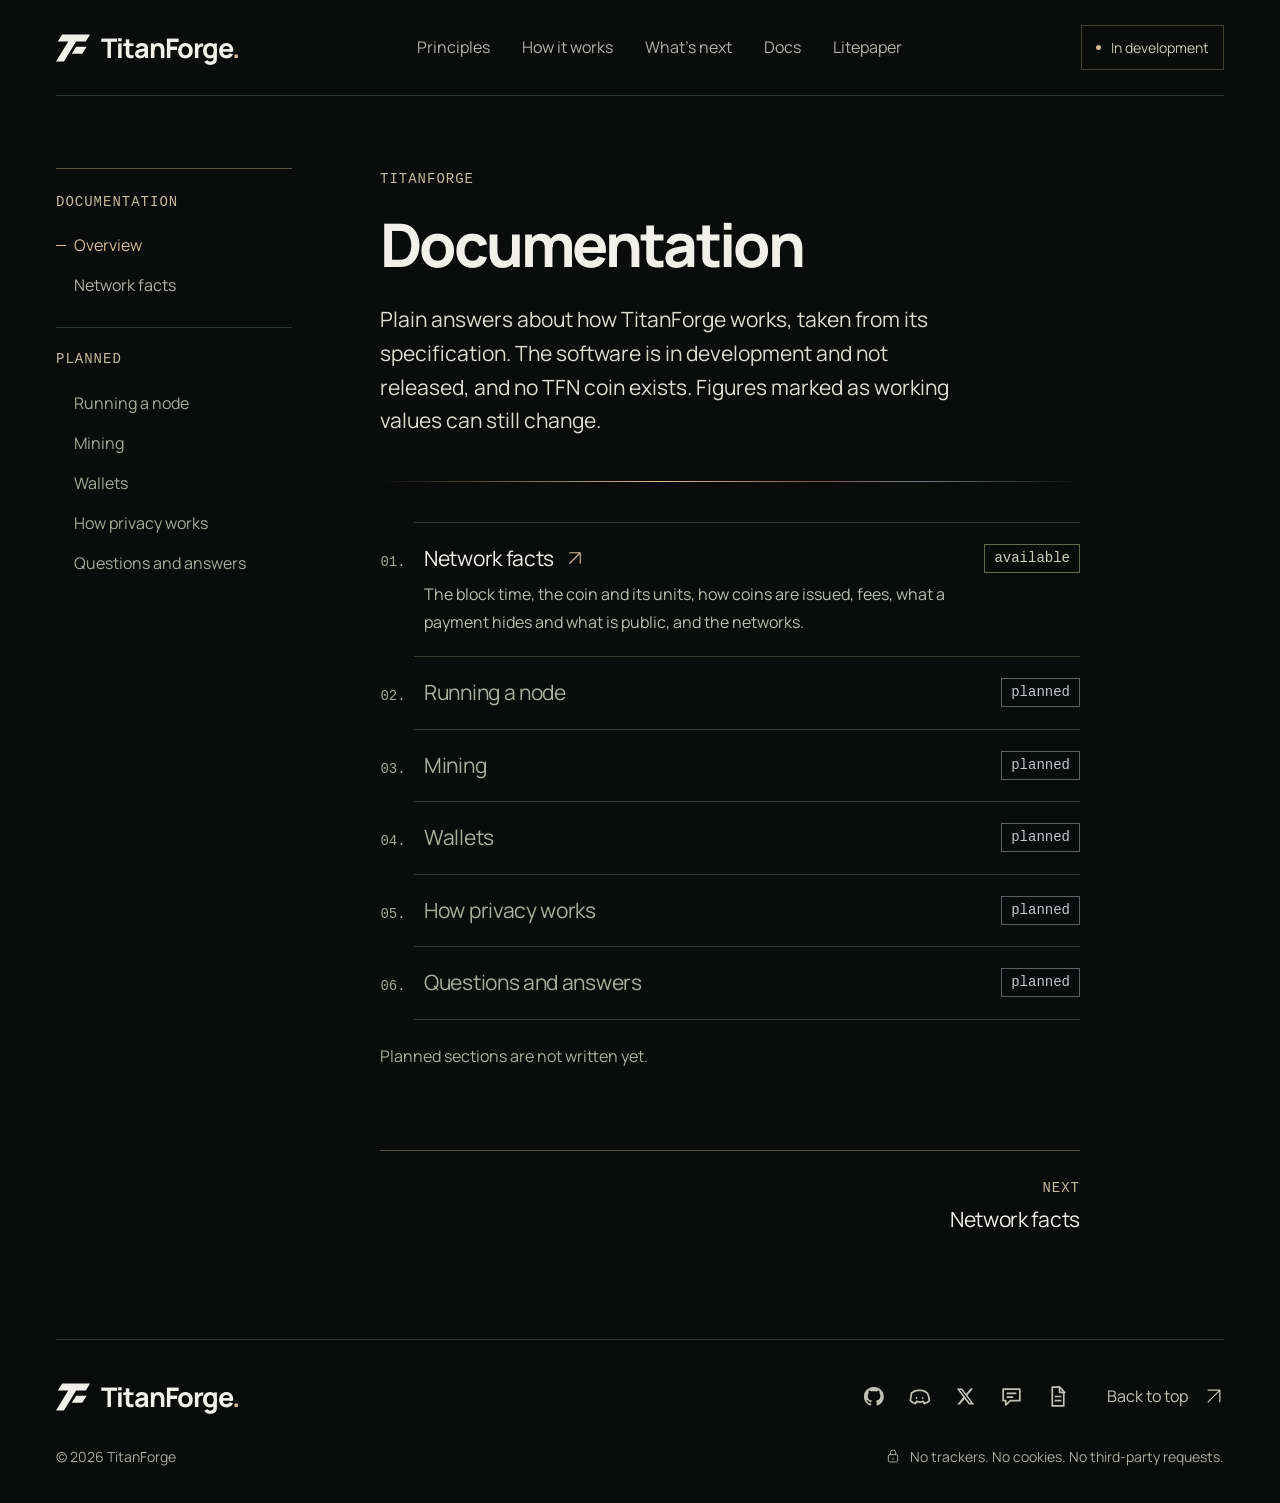
==== commit f364a77e: "Link the Bitcointalk thread from the footer" ====
--- a/docs/index.html
+++ b/docs/index.html
@@ -21,15 +21,16 @@
     <symbol id="forge-mark" viewBox="0 0 40 40"><path d="M7 5h32l-5 8H23L9 36H0l14-23H2zm16 14h12l-5 8H18z"/></symbol>
     <symbol id="icon-github" viewBox="0 0 24 24"><path fill="currentColor" stroke="none" d="M12 2.8c-5.1 0-9.2 4.1-9.2 9.2 0 4.1 2.6 7.5 6.3 8.7.5.1.6-.2.6-.5v-1.7c-2.6.6-3.1-1.1-3.1-1.1-.4-1.1-1-1.4-1-1.4-.9-.6.1-.6.1-.6 1 .1 1.5 1 1.5 1 .9 1.5 2.3 1.1 2.8.8.1-.7.4-1.1.7-1.4-2-.2-4.2-1-4.2-4.6 0-1 .4-1.9 1-2.5-.1-.2-.4-1.2.1-2.5 0 0 .8-.2 2.5 1 .8-.2 1.6-.3 2.4-.3s1.7.1 2.5.3c1.7-1.2 2.5-1 2.5-1 .5 1.3.2 2.3.1 2.5.6.6 1 1.5 1 2.5 0 3.6-2.2 4.4-4.3 4.6.4.4.7.9.7 1.8v2.6c0 .3.2.6.7.5 3.6-1.2 6.2-4.6 6.2-8.7 0-5.1-4.1-9.2-9.2-9.2Z"/></symbol>
     <symbol id="icon-discord" viewBox="0 0 24 24"><path d="M4.4 8.8c1.9-1.8 3.8-2.7 5.7-2.7h3.8c1.9 0 3.8.9 5.7 2.7 1.1 2.3 1.8 4.7 1.9 7.2-1.4 1.5-3 2.4-4.8 2.9l-1.1-2.2c-2.1.8-4.3.8-6.4 0l-1.1 2.2c-1.8-.5-3.4-1.4-4.8-2.9.1-2.5.8-4.9 1.1-7.4Z"/><path d="M9.1 13.4h.1m5.7 0h.1"/></symbol><symbol id="icon-x" viewBox="0 0 24 24"><path fill="currentColor" stroke="none" transform="translate(3.6 3.6) scale(0.7)" d="M18.901 1.153h3.68l-8.04 9.19L24 22.846h-7.406l-5.8-7.584-6.638 7.584H.474l8.6-9.83L0 1.154h7.594l5.243 6.932ZM17.61 20.644h2.039L6.486 3.24H4.298Z"/></symbol>
+    <symbol id="icon-forum" viewBox="0 0 24 24"><path d="M4 5h16v11h-9l-4.5 4v-4H4z"/><path d="M8 9h8m-8 3.5h5"/></symbol>
     <symbol id="icon-docs" viewBox="0 0 24 24"><path d="M7 3h7l4 4v14H7V3Z"/><path d="M14 3v5h5M10 12h5m-5 4h5"/></symbol>
   </svg>
 
   <div class="site-shell">
     <header class="site-header wrap">
       <a class="brand" href="../index.html" aria-label="TitanForge home"><svg class="brand-mark" aria-hidden="true"><use href="#forge-mark"/></svg><span>TitanForge<span class="brand-period">.</span></span></a>
-      <nav class="desktop-nav" aria-label="Main navigation"><a href="../index.html#principles">Principles</a><a href="../index.html#how-it-works">How it works</a><a href="../index.html#horizon">What’s next</a><a href="./index.html">Docs</a></nav>
+      <nav class="desktop-nav" aria-label="Main navigation"><a href="../index.html#principles">Principles</a><a href="../index.html#how-it-works">How it works</a><a href="../index.html#horizon">What’s next</a><a href="./index.html">Docs</a><a href="../titanforge-litepaper.pdf">Litepaper</a></nav>
       <a class="header-link" href="../index.html#status"><span class="status-dot"></span> In development</a>
-      <details class="mobile-menu"><summary aria-label="Toggle navigation"><span class="menu-lines"></span></summary><nav aria-label="Mobile navigation"><a href="../index.html#principles">Principles</a><a href="../index.html#how-it-works">How it works</a><a href="../index.html#horizon">What’s next</a><a href="./index.html">Documentation</a><a href="../index.html#status">Development status</a></nav></details>
+      <details class="mobile-menu"><summary aria-label="Toggle navigation"><span class="menu-lines"></span></summary><nav aria-label="Mobile navigation"><a href="../index.html#principles">Principles</a><a href="../index.html#how-it-works">How it works</a><a href="../index.html#horizon">What’s next</a><a href="./index.html">Documentation</a><a href="../titanforge-litepaper.pdf">Litepaper</a><a href="../index.html#status">Development status</a></nav></details>
     </header>
 
     <div class="doc-layout wrap">
@@ -93,7 +94,7 @@
       </main>
     </div>
 
-    <footer class="site-footer wrap"><div class="footer-top"><a class="brand" href="../index.html" aria-label="TitanForge home"><svg class="brand-mark" aria-hidden="true"><use href="#forge-mark"/></svg><span>TitanForge<span class="brand-period">.</span></span></a><div class="footer-actions"><div class="social-links" role="group" aria-label="Project links"><a class="social-link" href="https://github.com/TitanForgeNetwork" title="GitHub" rel="noopener noreferrer"><svg class="social-icon" aria-hidden="true"><use href="#icon-github"/></svg><span class="visually-hidden">GitHub</span></a><a class="social-link" href="https://discord.gg/k2kEq2DpQB" title="Discord" rel="noopener noreferrer"><svg class="social-icon" aria-hidden="true"><use href="#icon-discord"/></svg><span class="visually-hidden">Discord</span></a><span class="social-link" title="X coming soon"><svg class="social-icon" aria-hidden="true"><use href="#icon-x"/></svg><span class="visually-hidden">X link coming soon</span></span><a class="social-link" href="./index.html" title="Documentation"><svg class="social-icon" aria-hidden="true"><use href="#icon-docs"/></svg><span class="visually-hidden">Documentation</span></a></div><a class="back-to-top" href="#">Back to top <svg class="icon" aria-hidden="true"><use href="#icon-arrow"/></svg></a></div></div><div class="footer-bottom"><span>© 2026 TitanForge</span><p><svg class="icon" aria-hidden="true"><use href="#icon-lock"/></svg> No trackers. No cookies. No third-party requests.</p></div></footer>
+    <footer class="site-footer wrap"><div class="footer-top"><a class="brand" href="../index.html" aria-label="TitanForge home"><svg class="brand-mark" aria-hidden="true"><use href="#forge-mark"/></svg><span>TitanForge<span class="brand-period">.</span></span></a><div class="footer-actions"><div class="social-links" role="group" aria-label="Project links"><a class="social-link" href="https://github.com/TitanForgeNetwork" title="GitHub" rel="noopener noreferrer"><svg class="social-icon" aria-hidden="true"><use href="#icon-github"/></svg><span class="visually-hidden">GitHub</span></a><a class="social-link" href="https://discord.gg/k2kEq2DpQB" title="Discord" rel="noopener noreferrer"><svg class="social-icon" aria-hidden="true"><use href="#icon-discord"/></svg><span class="visually-hidden">Discord</span></a><a class="social-link" href="https://x.com/TitanForgeNet" title="X" rel="noopener noreferrer"><svg class="social-icon" aria-hidden="true"><use href="#icon-x"/></svg><span class="visually-hidden">X</span></a><a class="social-link" href="https://bitcointalk.org/index.php?topic=5598593.0" title="Bitcointalk" rel="noopener noreferrer"><svg class="social-icon" aria-hidden="true"><use href="#icon-forum"/></svg><span class="visually-hidden">Bitcointalk</span></a><a class="social-link" href="./index.html" title="Documentation"><svg class="social-icon" aria-hidden="true"><use href="#icon-docs"/></svg><span class="visually-hidden">Documentation</span></a></div><a class="back-to-top" href="#">Back to top <svg class="icon" aria-hidden="true"><use href="#icon-arrow"/></svg></a></div></div><div class="footer-bottom"><span>© 2026 TitanForge</span><p><svg class="icon" aria-hidden="true"><use href="#icon-lock"/></svg> No trackers. No cookies. No third-party requests.</p></div></footer>
   </div>
 </body>
 </html>
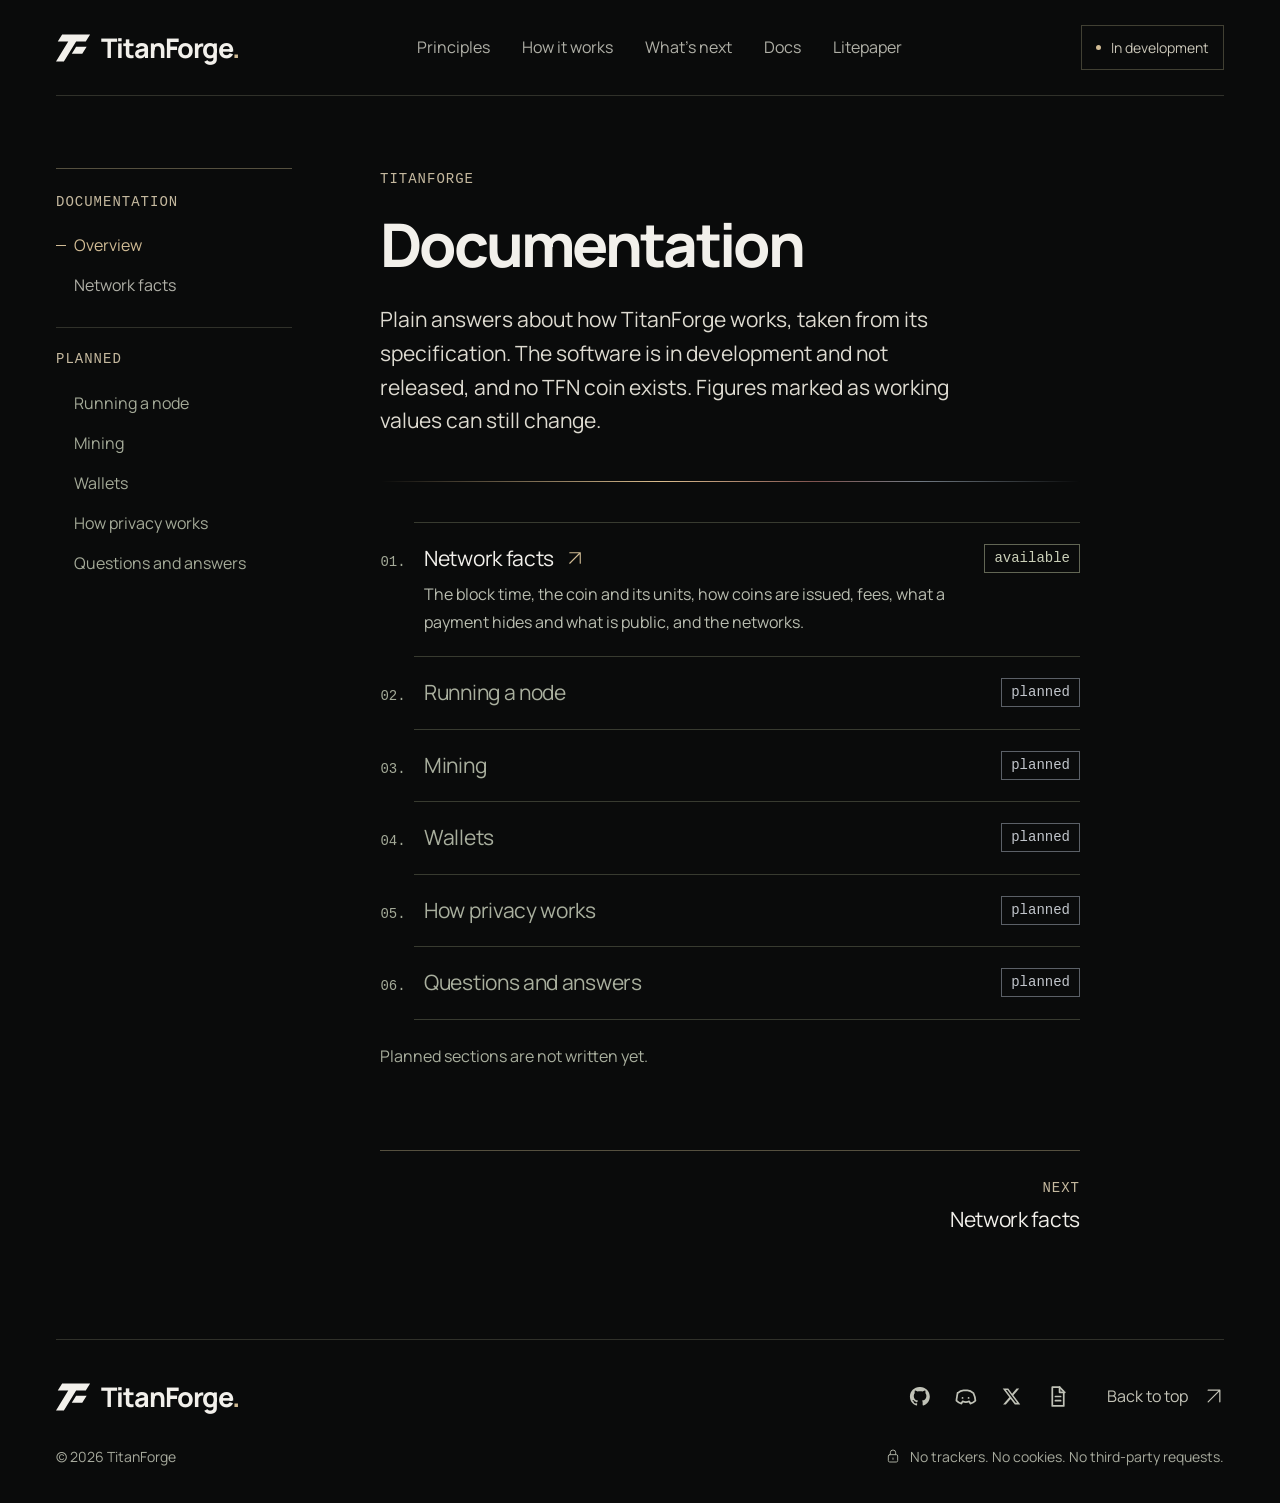
==== commit 87666f88: "Link the X account from the footer" ====
--- a/docs/index.html
+++ b/docs/index.html
@@ -21,7 +21,6 @@
     <symbol id="forge-mark" viewBox="0 0 40 40"><path d="M7 5h32l-5 8H23L9 36H0l14-23H2zm16 14h12l-5 8H18z"/></symbol>
     <symbol id="icon-github" viewBox="0 0 24 24"><path fill="currentColor" stroke="none" d="M12 2.8c-5.1 0-9.2 4.1-9.2 9.2 0 4.1 2.6 7.5 6.3 8.7.5.1.6-.2.6-.5v-1.7c-2.6.6-3.1-1.1-3.1-1.1-.4-1.1-1-1.4-1-1.4-.9-.6.1-.6.1-.6 1 .1 1.5 1 1.5 1 .9 1.5 2.3 1.1 2.8.8.1-.7.4-1.1.7-1.4-2-.2-4.2-1-4.2-4.6 0-1 .4-1.9 1-2.5-.1-.2-.4-1.2.1-2.5 0 0 .8-.2 2.5 1 .8-.2 1.6-.3 2.4-.3s1.7.1 2.5.3c1.7-1.2 2.5-1 2.5-1 .5 1.3.2 2.3.1 2.5.6.6 1 1.5 1 2.5 0 3.6-2.2 4.4-4.3 4.6.4.4.7.9.7 1.8v2.6c0 .3.2.6.7.5 3.6-1.2 6.2-4.6 6.2-8.7 0-5.1-4.1-9.2-9.2-9.2Z"/></symbol>
     <symbol id="icon-discord" viewBox="0 0 24 24"><path d="M4.4 8.8c1.9-1.8 3.8-2.7 5.7-2.7h3.8c1.9 0 3.8.9 5.7 2.7 1.1 2.3 1.8 4.7 1.9 7.2-1.4 1.5-3 2.4-4.8 2.9l-1.1-2.2c-2.1.8-4.3.8-6.4 0l-1.1 2.2c-1.8-.5-3.4-1.4-4.8-2.9.1-2.5.8-4.9 1.1-7.4Z"/><path d="M9.1 13.4h.1m5.7 0h.1"/></symbol><symbol id="icon-x" viewBox="0 0 24 24"><path fill="currentColor" stroke="none" transform="translate(3.6 3.6) scale(0.7)" d="M18.901 1.153h3.68l-8.04 9.19L24 22.846h-7.406l-5.8-7.584-6.638 7.584H.474l8.6-9.83L0 1.154h7.594l5.243 6.932ZM17.61 20.644h2.039L6.486 3.24H4.298Z"/></symbol>
-    <symbol id="icon-forum" viewBox="0 0 24 24"><path d="M4 5h16v11h-9l-4.5 4v-4H4z"/><path d="M8 9h8m-8 3.5h5"/></symbol>
     <symbol id="icon-docs" viewBox="0 0 24 24"><path d="M7 3h7l4 4v14H7V3Z"/><path d="M14 3v5h5M10 12h5m-5 4h5"/></symbol>
   </svg>
 
@@ -94,7 +93,7 @@
       </main>
     </div>
 
-    <footer class="site-footer wrap"><div class="footer-top"><a class="brand" href="../index.html" aria-label="TitanForge home"><svg class="brand-mark" aria-hidden="true"><use href="#forge-mark"/></svg><span>TitanForge<span class="brand-period">.</span></span></a><div class="footer-actions"><div class="social-links" role="group" aria-label="Project links"><a class="social-link" href="https://github.com/TitanForgeNetwork" title="GitHub" rel="noopener noreferrer"><svg class="social-icon" aria-hidden="true"><use href="#icon-github"/></svg><span class="visually-hidden">GitHub</span></a><a class="social-link" href="https://discord.gg/k2kEq2DpQB" title="Discord" rel="noopener noreferrer"><svg class="social-icon" aria-hidden="true"><use href="#icon-discord"/></svg><span class="visually-hidden">Discord</span></a><a class="social-link" href="https://x.com/TitanForgeNet" title="X" rel="noopener noreferrer"><svg class="social-icon" aria-hidden="true"><use href="#icon-x"/></svg><span class="visually-hidden">X</span></a><a class="social-link" href="https://bitcointalk.org/index.php?topic=5598593.0" title="Bitcointalk" rel="noopener noreferrer"><svg class="social-icon" aria-hidden="true"><use href="#icon-forum"/></svg><span class="visually-hidden">Bitcointalk</span></a><a class="social-link" href="./index.html" title="Documentation"><svg class="social-icon" aria-hidden="true"><use href="#icon-docs"/></svg><span class="visually-hidden">Documentation</span></a></div><a class="back-to-top" href="#">Back to top <svg class="icon" aria-hidden="true"><use href="#icon-arrow"/></svg></a></div></div><div class="footer-bottom"><span>© 2026 TitanForge</span><p><svg class="icon" aria-hidden="true"><use href="#icon-lock"/></svg> No trackers. No cookies. No third-party requests.</p></div></footer>
+    <footer class="site-footer wrap"><div class="footer-top"><a class="brand" href="../index.html" aria-label="TitanForge home"><svg class="brand-mark" aria-hidden="true"><use href="#forge-mark"/></svg><span>TitanForge<span class="brand-period">.</span></span></a><div class="footer-actions"><div class="social-links" role="group" aria-label="Project links"><a class="social-link" href="https://github.com/TitanForgeNetwork" title="GitHub" rel="noopener noreferrer"><svg class="social-icon" aria-hidden="true"><use href="#icon-github"/></svg><span class="visually-hidden">GitHub</span></a><a class="social-link" href="https://discord.gg/k2kEq2DpQB" title="Discord" rel="noopener noreferrer"><svg class="social-icon" aria-hidden="true"><use href="#icon-discord"/></svg><span class="visually-hidden">Discord</span></a><a class="social-link" href="https://x.com/TitanForgeNet" title="X" rel="noopener noreferrer"><svg class="social-icon" aria-hidden="true"><use href="#icon-x"/></svg><span class="visually-hidden">X</span></a><a class="social-link" href="./index.html" title="Documentation"><svg class="social-icon" aria-hidden="true"><use href="#icon-docs"/></svg><span class="visually-hidden">Documentation</span></a></div><a class="back-to-top" href="#">Back to top <svg class="icon" aria-hidden="true"><use href="#icon-arrow"/></svg></a></div></div><div class="footer-bottom"><span>© 2026 TitanForge</span><p><svg class="icon" aria-hidden="true"><use href="#icon-lock"/></svg> No trackers. No cookies. No third-party requests.</p></div></footer>
   </div>
 </body>
 </html>
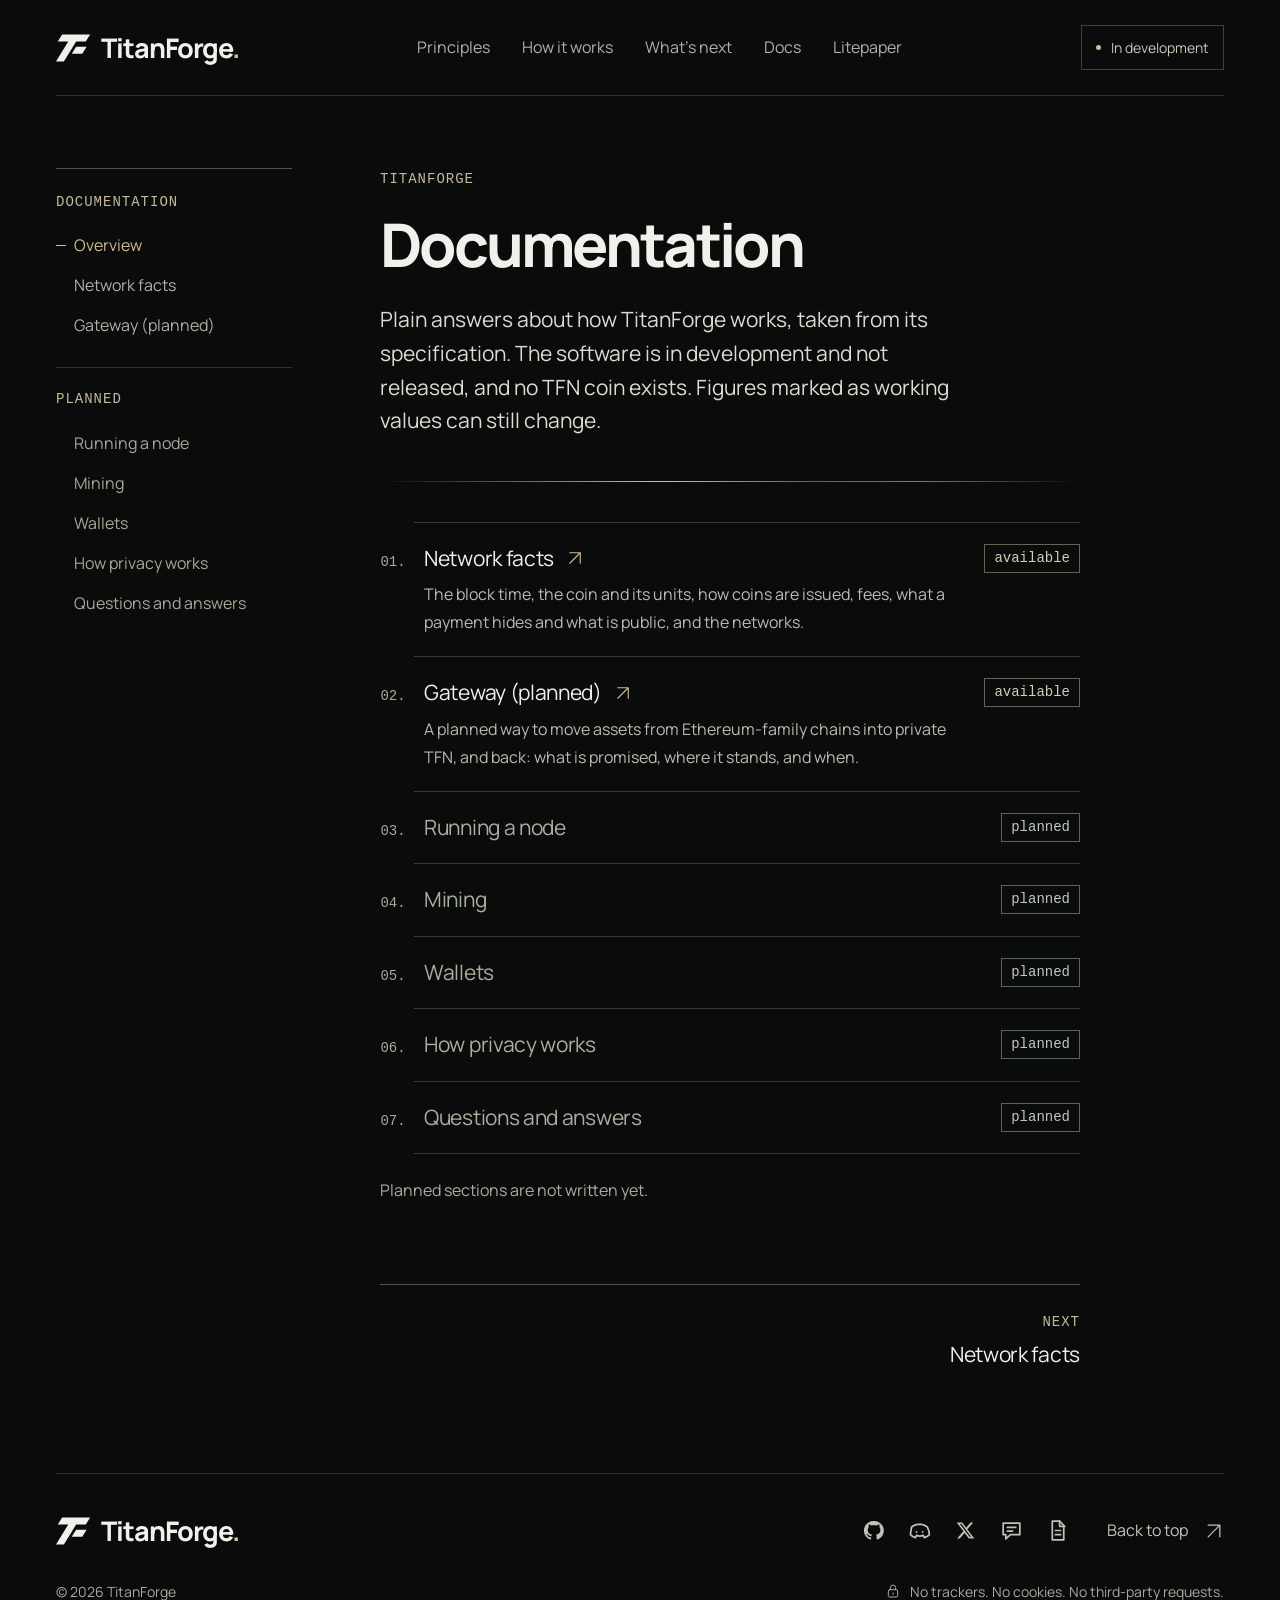
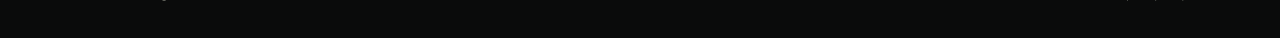
==== commit 04e1d1d4: "Private testnet on its launch genesis; the planned gateway; litepaper v1.1" ====
--- a/docs/index.html
+++ b/docs/index.html
@@ -21,6 +21,7 @@
     <symbol id="forge-mark" viewBox="0 0 40 40"><path d="M7 5h32l-5 8H23L9 36H0l14-23H2zm16 14h12l-5 8H18z"/></symbol>
     <symbol id="icon-github" viewBox="0 0 24 24"><path fill="currentColor" stroke="none" d="M12 2.8c-5.1 0-9.2 4.1-9.2 9.2 0 4.1 2.6 7.5 6.3 8.7.5.1.6-.2.6-.5v-1.7c-2.6.6-3.1-1.1-3.1-1.1-.4-1.1-1-1.4-1-1.4-.9-.6.1-.6.1-.6 1 .1 1.5 1 1.5 1 .9 1.5 2.3 1.1 2.8.8.1-.7.4-1.1.7-1.4-2-.2-4.2-1-4.2-4.6 0-1 .4-1.9 1-2.5-.1-.2-.4-1.2.1-2.5 0 0 .8-.2 2.5 1 .8-.2 1.6-.3 2.4-.3s1.7.1 2.5.3c1.7-1.2 2.5-1 2.5-1 .5 1.3.2 2.3.1 2.5.6.6 1 1.5 1 2.5 0 3.6-2.2 4.4-4.3 4.6.4.4.7.9.7 1.8v2.6c0 .3.2.6.7.5 3.6-1.2 6.2-4.6 6.2-8.7 0-5.1-4.1-9.2-9.2-9.2Z"/></symbol>
     <symbol id="icon-discord" viewBox="0 0 24 24"><path d="M4.4 8.8c1.9-1.8 3.8-2.7 5.7-2.7h3.8c1.9 0 3.8.9 5.7 2.7 1.1 2.3 1.8 4.7 1.9 7.2-1.4 1.5-3 2.4-4.8 2.9l-1.1-2.2c-2.1.8-4.3.8-6.4 0l-1.1 2.2c-1.8-.5-3.4-1.4-4.8-2.9.1-2.5.8-4.9 1.1-7.4Z"/><path d="M9.1 13.4h.1m5.7 0h.1"/></symbol><symbol id="icon-x" viewBox="0 0 24 24"><path fill="currentColor" stroke="none" transform="translate(3.6 3.6) scale(0.7)" d="M18.901 1.153h3.68l-8.04 9.19L24 22.846h-7.406l-5.8-7.584-6.638 7.584H.474l8.6-9.83L0 1.154h7.594l5.243 6.932ZM17.61 20.644h2.039L6.486 3.24H4.298Z"/></symbol>
+    <symbol id="icon-forum" viewBox="0 0 24 24"><path d="M4 5h16v11h-9l-4.5 4v-4H4z"/><path d="M8 9h8m-8 3.5h5"/></symbol>
     <symbol id="icon-docs" viewBox="0 0 24 24"><path d="M7 3h7l4 4v14H7V3Z"/><path d="M14 3v5h5M10 12h5m-5 4h5"/></symbol>
   </svg>
 
@@ -38,6 +39,7 @@
         <ul>
           <li><a href="./index.html" aria-current="page">Overview</a></li>
           <li><a href="./network.html">Network facts</a></li>
+          <li><a href="./gateway.html">Gateway (planned)</a></li>
         </ul>
         <p class="doc-nav-title">PLANNED</p>
         <ul>
@@ -55,6 +57,7 @@
           <ul>
             <li><a href="./index.html" aria-current="page">Overview</a></li>
             <li><a href="./network.html">Network facts</a></li>
+            <li><a href="./gateway.html">Gateway (planned)</a></li>
           </ul>
           <p class="doc-nav-title">PLANNED</p>
           <ul>
@@ -79,6 +82,10 @@
             <div class="doc-sections-row"><a href="./network.html">Network facts <svg class="icon" aria-hidden="true"><use href="#icon-arrow"/></svg></a><span class="status-tag">available</span></div>
             <p>The block time, the coin and its units, how coins are issued, fees, what a payment hides and what is public, and the networks.</p>
           </li>
+          <li>
+            <div class="doc-sections-row"><a href="./gateway.html">Gateway (planned) <svg class="icon" aria-hidden="true"><use href="#icon-arrow"/></svg></a><span class="status-tag">available</span></div>
+            <p>A planned way to move assets from Ethereum-family chains into private TFN, and back: what is promised, where it stands, and when.</p>
+          </li>
           <li><div class="doc-sections-row"><span class="doc-sections-off">Running a node</span><span class="status-tag status-tag--later">planned</span></div></li>
           <li><div class="doc-sections-row"><span class="doc-sections-off">Mining</span><span class="status-tag status-tag--later">planned</span></div></li>
           <li><div class="doc-sections-row"><span class="doc-sections-off">Wallets</span><span class="status-tag status-tag--later">planned</span></div></li>
@@ -93,7 +100,7 @@
       </main>
     </div>
 
-    <footer class="site-footer wrap"><div class="footer-top"><a class="brand" href="../index.html" aria-label="TitanForge home"><svg class="brand-mark" aria-hidden="true"><use href="#forge-mark"/></svg><span>TitanForge<span class="brand-period">.</span></span></a><div class="footer-actions"><div class="social-links" role="group" aria-label="Project links"><a class="social-link" href="https://github.com/TitanForgeNetwork" title="GitHub" rel="noopener noreferrer"><svg class="social-icon" aria-hidden="true"><use href="#icon-github"/></svg><span class="visually-hidden">GitHub</span></a><a class="social-link" href="https://discord.gg/k2kEq2DpQB" title="Discord" rel="noopener noreferrer"><svg class="social-icon" aria-hidden="true"><use href="#icon-discord"/></svg><span class="visually-hidden">Discord</span></a><a class="social-link" href="https://x.com/TitanForgeNet" title="X" rel="noopener noreferrer"><svg class="social-icon" aria-hidden="true"><use href="#icon-x"/></svg><span class="visually-hidden">X</span></a><a class="social-link" href="./index.html" title="Documentation"><svg class="social-icon" aria-hidden="true"><use href="#icon-docs"/></svg><span class="visually-hidden">Documentation</span></a></div><a class="back-to-top" href="#">Back to top <svg class="icon" aria-hidden="true"><use href="#icon-arrow"/></svg></a></div></div><div class="footer-bottom"><span>© 2026 TitanForge</span><p><svg class="icon" aria-hidden="true"><use href="#icon-lock"/></svg> No trackers. No cookies. No third-party requests.</p></div></footer>
+    <footer class="site-footer wrap"><div class="footer-top"><a class="brand" href="../index.html" aria-label="TitanForge home"><svg class="brand-mark" aria-hidden="true"><use href="#forge-mark"/></svg><span>TitanForge<span class="brand-period">.</span></span></a><div class="footer-actions"><div class="social-links" role="group" aria-label="Project links"><a class="social-link" href="https://github.com/TitanForgeNetwork" title="GitHub" rel="noopener noreferrer"><svg class="social-icon" aria-hidden="true"><use href="#icon-github"/></svg><span class="visually-hidden">GitHub</span></a><a class="social-link" href="https://discord.gg/k2kEq2DpQB" title="Discord" rel="noopener noreferrer"><svg class="social-icon" aria-hidden="true"><use href="#icon-discord"/></svg><span class="visually-hidden">Discord</span></a><a class="social-link" href="https://x.com/TitanForgeNet" title="X" rel="noopener noreferrer"><svg class="social-icon" aria-hidden="true"><use href="#icon-x"/></svg><span class="visually-hidden">X</span></a><a class="social-link" href="https://bitcointalk.org/index.php?topic=5598593.0" title="Bitcointalk" rel="noopener noreferrer"><svg class="social-icon" aria-hidden="true"><use href="#icon-forum"/></svg><span class="visually-hidden">Bitcointalk</span></a><a class="social-link" href="./index.html" title="Documentation"><svg class="social-icon" aria-hidden="true"><use href="#icon-docs"/></svg><span class="visually-hidden">Documentation</span></a></div><a class="back-to-top" href="#">Back to top <svg class="icon" aria-hidden="true"><use href="#icon-arrow"/></svg></a></div></div><div class="footer-bottom"><span>© 2026 TitanForge</span><p><svg class="icon" aria-hidden="true"><use href="#icon-lock"/></svg> No trackers. No cookies. No third-party requests.</p></div></footer>
   </div>
 </body>
 </html>
--- a/styles.css
+++ b/styles.css
@@ -82,14 +82,14 @@
 .button .icon { transition: transform var(--interaction) var(--ease); }
 .button:is(:hover, :focus-visible) .icon { transform: translate(2px, -2px); }
 .button:active { transform: translateY(0); }
-.hero-copy .button { margin-top: 26px; animation: content-arrive 1.3s .35s both; }
+.hero-copy .button { margin-top: 26px; animation: content-arrive 1.3s .35s backwards; }
 .hero-note { margin-top: 20px; color: #b4b1a7; font-size: 16px; line-height: 1.6; }
 .hero-art { position: absolute; inset: -10px -13% 0 39%; z-index: 0; pointer-events: none; }
 .hero-art::after { content: ""; position: absolute; inset: 0; background: linear-gradient(90deg, #0a0b0b 0%, #0a0b0b65 17%, transparent 43%), linear-gradient(0deg, #0a0b0b 0%, transparent 24%); }
 .titan-core { position: absolute; width: 100%; max-width: none; height: 100%; animation: forge-arrive .95s cubic-bezier(.16,.7,.2,1) both; }
 .hero-f-piece { transform-origin: 660px 550px; animation: forge-seat 1.85s var(--ease) both, forge-assemble 9s ease-in-out 1.85s infinite; }
 .hero-seat-light { opacity: 0; stroke: #f4e7c8; stroke-width: 2.5; stroke-linecap: round; stroke-dasharray: 28 100; animation: seat-light 1.85s linear both, joint-light 9s linear 1.85s infinite; }
-.forge-grid { position: absolute; inset: 15% 5% 12% 17%; background: linear-gradient(#b9a38208 1px, transparent 1px), linear-gradient(90deg, #b9a38208 1px, transparent 1px); background-size: 88px 88px; transform: perspective(800px) rotateY(-23deg) rotateZ(-16deg); mask-image: linear-gradient(transparent, #0007 35%, #000 75%, transparent); }
+.forge-grid { position: absolute; inset: 15% 5% 12% 17%; background: linear-gradient(#b9a38208 1px, transparent 1px), linear-gradient(90deg, #b9a38208 1px, transparent 1px); background-size: 88px 88px; transform: perspective(800px) rotateY(-23deg) rotateZ(-16deg); -webkit-mask-image: linear-gradient(transparent, #0007 35%, #000 75%, transparent); mask-image: linear-gradient(transparent, #0007 35%, #000 75%, transparent); }
 .forge-sweep { position: absolute; inset: 10% 15%; background: linear-gradient(112deg, transparent 42%, #f5dfb711 49.5%, #f5dfb722 50%, transparent 57%); transform: translateX(-90%); opacity: 0; animation: light-pass 3.8s .15s both; }
 
 .section { padding-block: 96px; }
@@ -114,7 +114,7 @@
 .scene-floor { stroke: #696458; stroke-width: .7; opacity: .2; }
 .scene-wires { stroke: #777465; stroke-width: 1.1; }
 .scene-public-wire { stroke: #83918f; stroke-dasharray: 4 7; }
-.scene-stream { stroke: #e5c894; stroke-width: 2.5; stroke-linecap: round; stroke-dasharray: 14 86; opacity: 0; animation: stream-in 12s linear infinite; }
+.scene-stream { stroke: #e5c894; stroke-width: 2.5; stroke-linecap: round; stroke-dasharray: 14 100; opacity: 0; animation: stream-in 12s linear infinite; }
 .scene-stream--relay { animation-name: stream-relay; }
 .scene-stream--outgoing { animation-name: stream-out; }
 .scene-stream--audit { stroke: #c5d0c8; stroke-width: 1.7; stroke-dasharray: 6 94; opacity: .65; animation: current-travel 11s linear infinite; }
@@ -128,7 +128,7 @@
 .satellite-orbit { transform-origin: 0 0; animation: satellite-orbit 48s linear infinite; }
 .relay-stones { opacity: .75; }
 .dag-scaffold { stroke: #7f7564; stroke-width: 1.1; }
-.dag-energy { stroke: #e1c497; stroke-width: 2; stroke-linecap: round; stroke-dasharray: 16 84; opacity: 0; animation: stream-dag 12s linear infinite; }
+.dag-energy { stroke: #e1c497; stroke-width: 2; stroke-linecap: round; stroke-dasharray: 16 100; opacity: 0; animation: stream-dag 12s linear infinite; }
 .dag-energy--two { animation-delay: .12s; }
 .dag-energy--three { animation-delay: .24s; }
 .block-float { transform-origin: 0 0; animation: block-levitation 12s ease-in-out infinite; }
@@ -240,7 +240,7 @@
 .horizon .eyebrow { margin-bottom: 29px; }
 .horizon h2 { font-size: clamp(64px, 7.3vw, 106px); font-weight: 650; line-height: 1.04; letter-spacing: -.055em; }
 .horizon h2 > span { color: #cfb88d; }
-.horizon-watermark { position: absolute; right: -40px; bottom: 0; z-index: -1; color: #c9b48a0a; -webkit-text-stroke: 1.2px #d9c29a66; mask-image: linear-gradient(115deg, #0003 5%, #000 42%, #0009 70%, #0003); font-size: clamp(280px, 37vw, 540px); font-weight: 700; line-height: .82; letter-spacing: -.09em; transform: skewY(-10deg); user-select: none; }
+.horizon-watermark { position: absolute; right: -40px; bottom: 0; z-index: -1; color: #c9b48a0a; -webkit-text-stroke: 1.2px #d9c29a66; -webkit-mask-image: linear-gradient(115deg, #0003 5%, #000 42%, #0009 70%, #0003); mask-image: linear-gradient(115deg, #0003 5%, #000 42%, #0009 70%, #0003); font-size: clamp(280px, 37vw, 540px); font-weight: 700; line-height: .82; letter-spacing: -.09em; transform: skewY(-10deg); user-select: none; }
 @supports ((background-clip: text) or (-webkit-background-clip: text)) {
   .horizon-watermark {
     background-image: linear-gradient(110deg, transparent 43%, #e0c8a610 47%, #fff1d336 50%, #c9b48a14 53%, transparent 57%);
@@ -281,10 +281,10 @@
   42%, 100% { background-position: 0% 50%; }
 }
 @keyframes current-travel { from { stroke-dashoffset: 100; } to { stroke-dashoffset: 0; } }
-@keyframes stream-in { 0% { opacity: 0; stroke-dashoffset: 100; } 2%, 14% { opacity: .8; } 18%, 100% { opacity: 0; stroke-dashoffset: 0; } }
-@keyframes stream-relay { 0%, 30% { opacity: 0; stroke-dashoffset: 100; } 32%, 50% { opacity: .8; } 54%, 100% { opacity: 0; stroke-dashoffset: 0; } }
-@keyframes stream-dag { 0%, 54% { opacity: 0; stroke-dashoffset: 100; } 56%, 69% { opacity: .8; } 72%, 100% { opacity: 0; stroke-dashoffset: 0; } }
-@keyframes stream-out { 0%, 74% { opacity: 0; stroke-dashoffset: 100; } 76%, 88% { opacity: .8; } 92%, 100% { opacity: 0; stroke-dashoffset: 0; } }
+@keyframes stream-in { 0% { opacity: 0; stroke-dashoffset: 0; } 2%, 14% { opacity: .8; } 18%, 100% { opacity: 0; stroke-dashoffset: -100; } }
+@keyframes stream-relay { 0%, 30% { opacity: 0; stroke-dashoffset: 0; } 32%, 50% { opacity: .8; } 54%, 100% { opacity: 0; stroke-dashoffset: -100; } }
+@keyframes stream-dag { 0%, 54% { opacity: 0; stroke-dashoffset: 0; } 56%, 69% { opacity: .8; } 72%, 100% { opacity: 0; stroke-dashoffset: -100; } }
+@keyframes stream-out { 0%, 74% { opacity: 0; stroke-dashoffset: 0; } 76%, 88% { opacity: .8; } 92%, 100% { opacity: 0; stroke-dashoffset: -100; } }
 @keyframes note-levitation { 0%, 20%, 100% { transform: translateY(0); } 8% { transform: translateY(-3px); } }
 @keyframes reactor-levitation { 0%, 16%, 34%, 100% { transform: translateY(0); } 24% { transform: translateY(-4px); } }
 @keyframes collar-precession { 0%, 16%, 36%, 100% { transform: rotate(-10deg); } 25% { transform: rotate(7deg); } }
@@ -292,13 +292,13 @@
 @keyframes orbit-precession { 0%, 100% { transform: rotate(-4deg); } 50% { transform: rotate(4deg); } }
 @keyframes satellite-orbit { from { transform: rotate(0deg); } to { transform: rotate(360deg); } }
 @keyframes block-levitation { 0%, 54%, 76%, 100% { transform: translateY(0); } 64% { transform: translateY(-4px); } }
-@keyframes note-received { 0%, 76%, 96%, 100% { transform: translateY(0); } 86% { transform: translateY(-3px); } }
+@keyframes note-received { 0%, 87%, 100% { transform: translateY(0); } 93% { transform: translateY(-3px); } }
 @keyframes audit-levitation { 0%, 100% { transform: translateY(0); } 50% { transform: translateY(-5px); } }
 @keyframes courier-in { 0% { transform: translate(174px, 300px); opacity: 0; } 2%, 14% { opacity: 1; } 18%, 100% { transform: translate(287px, 300px); opacity: 0; } }
-@keyframes courier-relay { 0%, 30% { transform: translate(540px, 300px); opacity: 0; } 32% { opacity: 1; } 37% { transform: translate(605px, 328px); } 43% { transform: translate(637px, 280px); } 49% { transform: translate(682px, 321px); opacity: 1; } 54%, 100% { transform: translate(752px, 300px); opacity: 0; } }
+@keyframes courier-relay { 0%, 30% { transform: translate(540px, 300px); opacity: 0; } 32% { opacity: 1; } 33.6% { transform: translate(581px, 300px); } 36.9% { transform: translate(605px, 328px); } 42.1% { transform: translate(637px, 280px); } 47.5% { transform: translate(682px, 321px); } 50% { opacity: 1; } 54%, 100% { transform: translate(752px, 300px); opacity: 0; } }
 @keyframes courier-out { 0%, 74% { transform: translate(1042px, 300px); opacity: 0; } 76%, 88% { opacity: 1; } 92%, 100% { transform: translate(1135px, 332px); opacity: 0; } }
 @keyframes portrait-in { 0% { transform: translate(154px, 161px); opacity: 0; } 2%, 14% { opacity: 1; } 18%, 100% { transform: translate(229px, 268px); opacity: 0; } }
-@keyframes portrait-relay { 0%, 30% { transform: translate(396px, 413px); opacity: 0; } 32% { opacity: 1; } 37% { transform: translate(434px, 462px); } 43% { transform: translate(480px, 500px); } 47% { transform: translate(431px, 541px); opacity: 1; } 54%, 100% { transform: translate(191px, 629px); opacity: 0; } }
+@keyframes portrait-relay { 0%, 30% { transform: translate(396px, 413px); opacity: 0; } 32% { opacity: 1; } 33.4% { transform: translate(434px, 462px); } 36.6% { transform: translate(480px, 500px); } 40.1% { transform: translate(431px, 541px); } 50% { opacity: 1; } 54%, 100% { transform: translate(191px, 629px); opacity: 0; } }
 @keyframes portrait-out { 0%, 74% { transform: translate(427px, 652px); opacity: 0; } 76%, 88% { opacity: 1; } 92%, 100% { transform: translate(481px, 785px); opacity: 0; } }
 @keyframes title-arrive { from { opacity: 0; transform: translateY(25px); filter: blur(7px); } to { opacity: 1; transform: translateY(0); filter: blur(0); } }
 @keyframes content-arrive { from { opacity: 0; transform: translateY(12px); } to { opacity: 1; transform: translateY(0); } }
@@ -377,6 +377,11 @@
   .detail-body { max-width: calc(100% - 100px); }
   .horizon-bottom { align-items: flex-start; flex-direction: column; gap: 24px; }
   .footer-bottom { flex-direction: column; align-items: flex-start; gap: 12px; }
+}
+
+@media (max-width: 680px) {
+  .desktop-nav { gap: 12px; }
+  .desktop-nav a { font-size: 14px; white-space: nowrap; }
 }
 
 @media (max-width: 600px) {
@@ -459,6 +464,15 @@
   .footer-actions { width: 100%; justify-content: space-between; }
   .back-to-top { font-size: 16px; gap: 9px; }
   .footer-bottom { margin-top: 24px; }
+  .more-sm { display: none; }
+  .card-index, .mechanism-steps li > span { display: none; }
+  .card-top { margin-bottom: 10px; }
+  .status-tag { padding: 1px 7px; font-size: 12px; }
+  .mechanism-steps { grid-template-columns: 1fr; gap: 22px; }
+  .mechanism-steps p { margin-top: 6px; }
+  .scene-label--proof, .scene-label--dag { display: none; }
+  .forge-explainer figcaption { font-size: 14px; line-height: 1.7; }
+  .horizon-watermark { display: none; }
 }
 
 @media (max-width: 360px) {
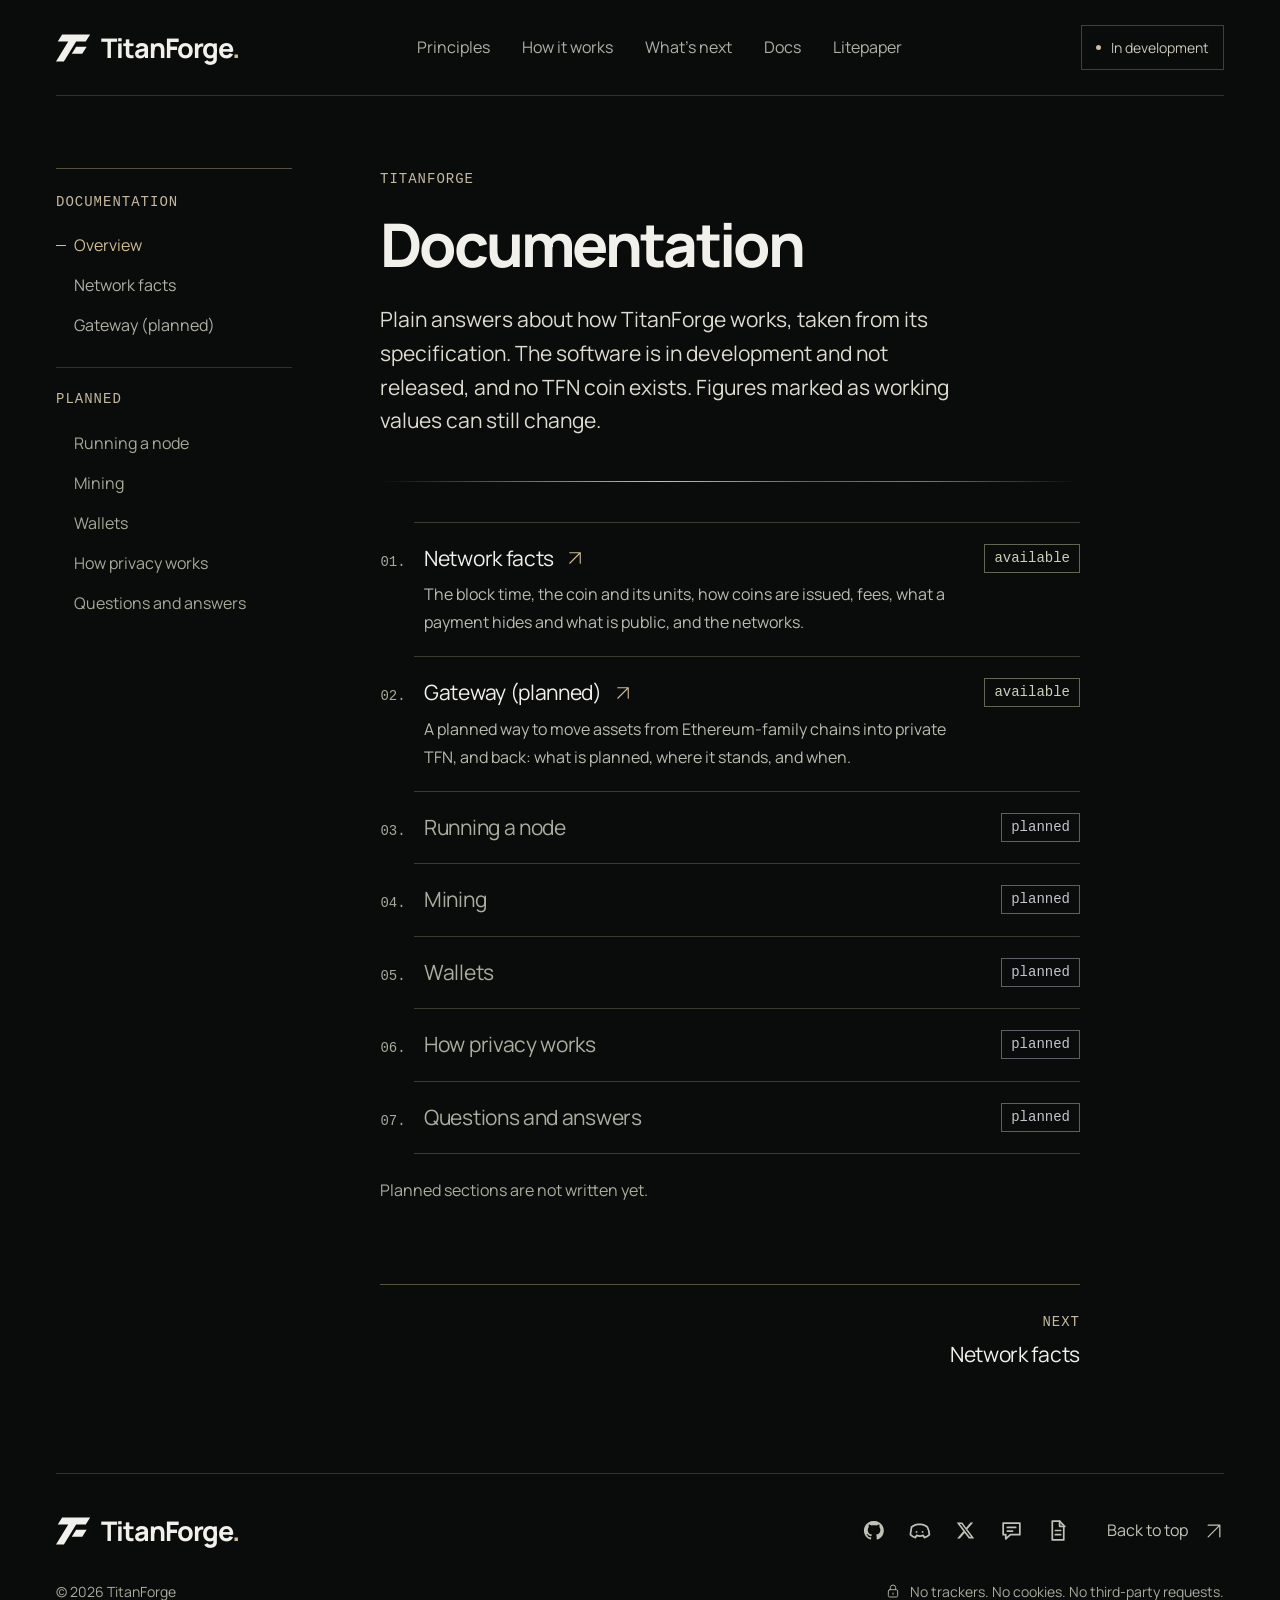
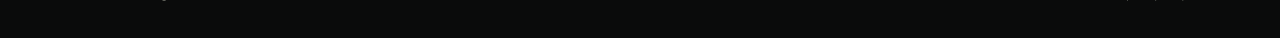
==== commit 3c310462: "Correct the status of Tungsten, the wallets and sync; preview cards for the docs pages" ====
--- a/docs/index.html
+++ b/docs/index.html
@@ -7,6 +7,11 @@
   <meta name="description" content="Documentation for TitanForge, a proof-of-work cryptocurrency in development. The software is not released and no TFN coin exists yet.">
   <meta http-equiv="Content-Security-Policy" content="default-src 'self'; script-src 'none'; style-src 'self'; img-src 'self'; font-src 'self'; connect-src 'none'; object-src 'none'; base-uri 'none'; form-action 'none'">
   <meta name="referrer" content="no-referrer">
+  <meta property="og:type" content="website">
+  <meta property="og:title" content="TitanForge documentation">
+  <meta property="og:description" content="Documentation for TitanForge, a proof-of-work cryptocurrency in development. The software is not released and no TFN coin exists yet.">
+  <meta property="og:url" content="https://titanforge.network/docs/index.html">
+  <link rel="canonical" href="https://titanforge.network/docs/index.html">
   <link rel="icon" href="../favicon.svg" type="image/svg+xml">
   <link rel="preload" href="../fonts/manrope-latin-variable.woff2" as="font" type="font/woff2" crossorigin>
   <link rel="stylesheet" href="../styles.css">
@@ -84,7 +89,7 @@
           </li>
           <li>
             <div class="doc-sections-row"><a href="./gateway.html">Gateway (planned) <svg class="icon" aria-hidden="true"><use href="#icon-arrow"/></svg></a><span class="status-tag">available</span></div>
-            <p>A planned way to move assets from Ethereum-family chains into private TFN, and back: what is promised, where it stands, and when.</p>
+            <p>A planned way to move assets from Ethereum-family chains into private TFN, and back: what is planned, where it stands, and when.</p>
           </li>
           <li><div class="doc-sections-row"><span class="doc-sections-off">Running a node</span><span class="status-tag status-tag--later">planned</span></div></li>
           <li><div class="doc-sections-row"><span class="doc-sections-off">Mining</span><span class="status-tag status-tag--later">planned</span></div></li>
--- a/styles.css
+++ b/styles.css
@@ -365,7 +365,7 @@
   .protocol-heading > p { margin-top: 24px; font-size: 16px; }
   .protocol-heading > p br { display: none; }
   .scene-label span { display: none; }
-  .scene-label--audit { left: 64%; }
+  .scene-label--audit { left: 65.5%; }
   .mechanism-steps { grid-template-columns: 1fr 1fr; gap: 27px; }
   .mechanism-steps h3 { font-size: 20px; }
   .details-intro { align-items: flex-start; flex-direction: column; gap: 24px; margin-bottom: 32px; }
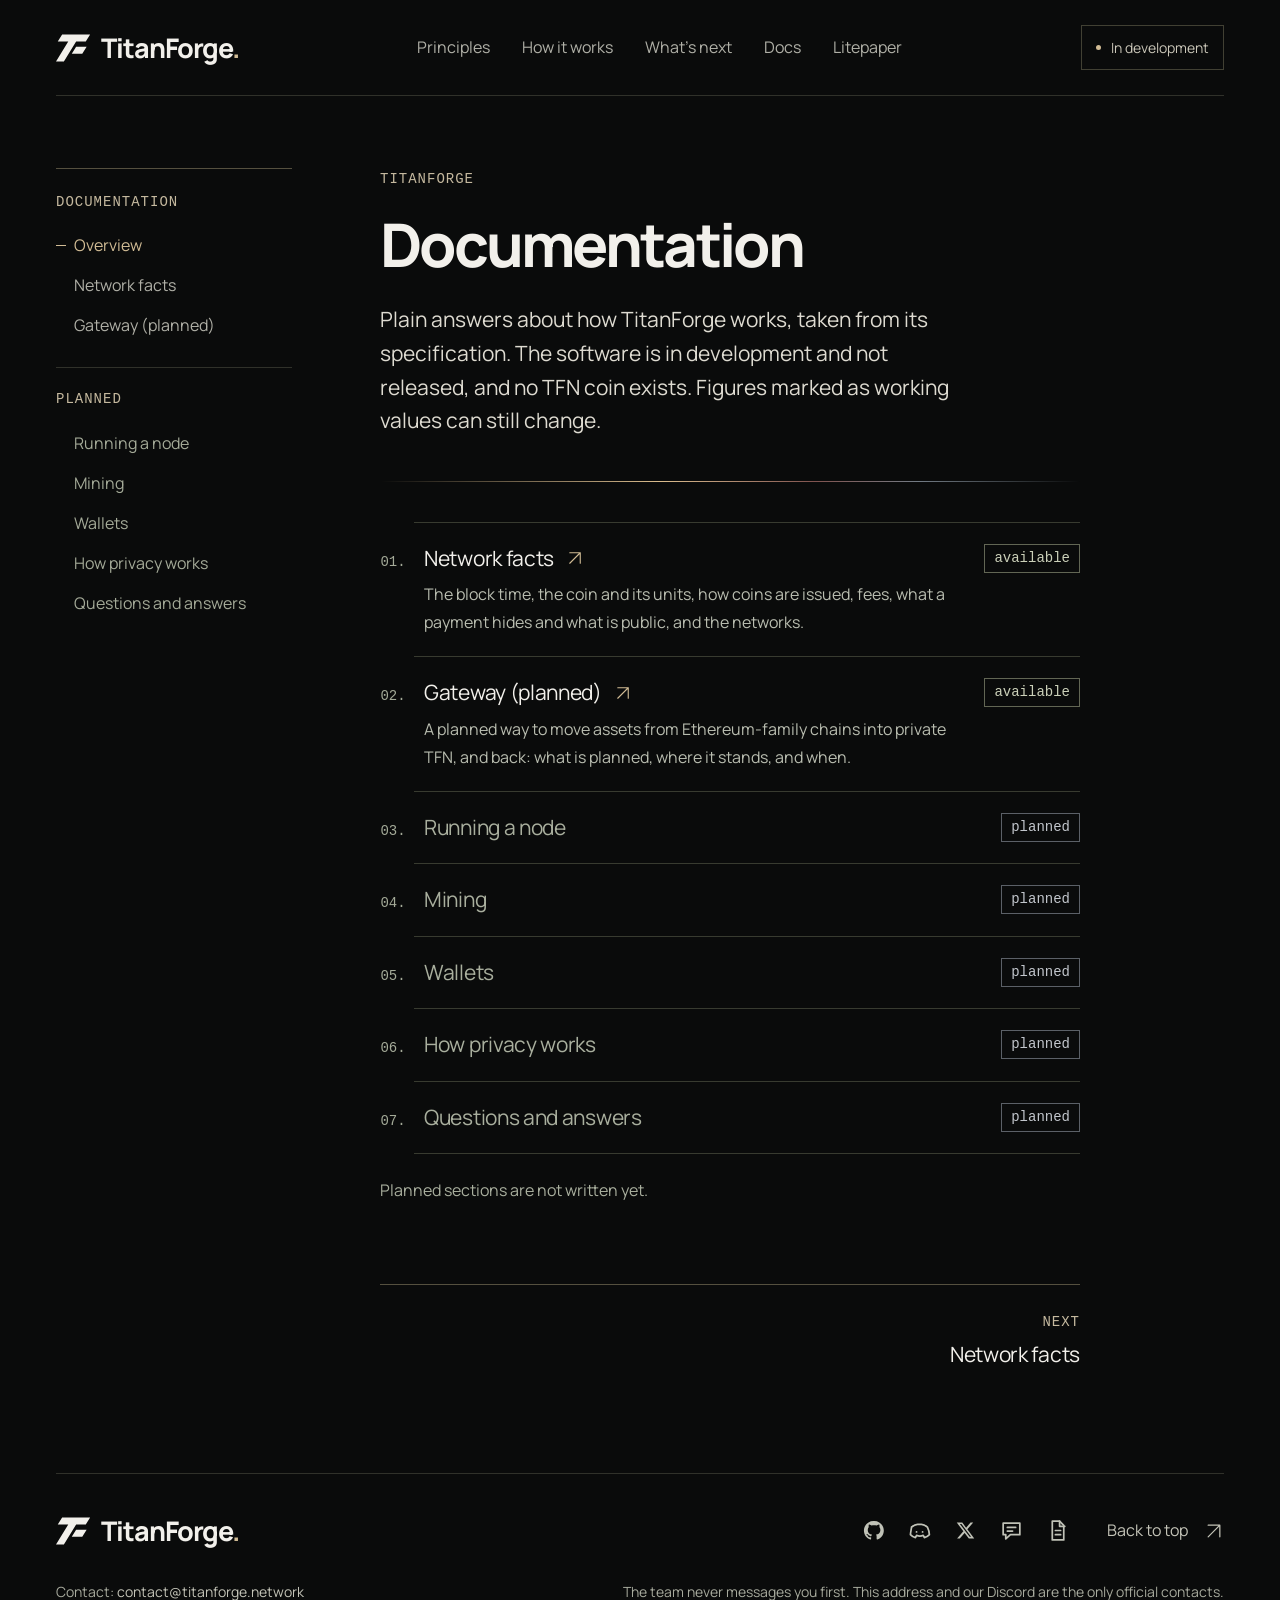
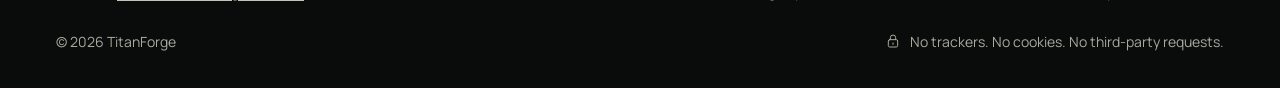
==== commit 8e09593f: "Add the contact address to the footer" ====
--- a/docs/index.html
+++ b/docs/index.html
@@ -105,7 +105,7 @@
       </main>
     </div>
 
-    <footer class="site-footer wrap"><div class="footer-top"><a class="brand" href="../index.html" aria-label="TitanForge home"><svg class="brand-mark" aria-hidden="true"><use href="#forge-mark"/></svg><span>TitanForge<span class="brand-period">.</span></span></a><div class="footer-actions"><div class="social-links" role="group" aria-label="Project links"><a class="social-link" href="https://github.com/TitanForgeNetwork" title="GitHub" rel="noopener noreferrer"><svg class="social-icon" aria-hidden="true"><use href="#icon-github"/></svg><span class="visually-hidden">GitHub</span></a><a class="social-link" href="https://discord.gg/k2kEq2DpQB" title="Discord" rel="noopener noreferrer"><svg class="social-icon" aria-hidden="true"><use href="#icon-discord"/></svg><span class="visually-hidden">Discord</span></a><a class="social-link" href="https://x.com/TitanForgeNet" title="X" rel="noopener noreferrer"><svg class="social-icon" aria-hidden="true"><use href="#icon-x"/></svg><span class="visually-hidden">X</span></a><a class="social-link" href="https://bitcointalk.org/index.php?topic=5598593.0" title="Bitcointalk" rel="noopener noreferrer"><svg class="social-icon" aria-hidden="true"><use href="#icon-forum"/></svg><span class="visually-hidden">Bitcointalk</span></a><a class="social-link" href="./index.html" title="Documentation"><svg class="social-icon" aria-hidden="true"><use href="#icon-docs"/></svg><span class="visually-hidden">Documentation</span></a></div><a class="back-to-top" href="#">Back to top <svg class="icon" aria-hidden="true"><use href="#icon-arrow"/></svg></a></div></div><div class="footer-bottom"><span>© 2026 TitanForge</span><p><svg class="icon" aria-hidden="true"><use href="#icon-lock"/></svg> No trackers. No cookies. No third-party requests.</p></div></footer>
+    <footer class="site-footer wrap"><div class="footer-top"><a class="brand" href="../index.html" aria-label="TitanForge home"><svg class="brand-mark" aria-hidden="true"><use href="#forge-mark"/></svg><span>TitanForge<span class="brand-period">.</span></span></a><div class="footer-actions"><div class="social-links" role="group" aria-label="Project links"><a class="social-link" href="https://github.com/TitanForgeNetwork" title="GitHub" rel="noopener noreferrer"><svg class="social-icon" aria-hidden="true"><use href="#icon-github"/></svg><span class="visually-hidden">GitHub</span></a><a class="social-link" href="https://discord.gg/k2kEq2DpQB" title="Discord" rel="noopener noreferrer"><svg class="social-icon" aria-hidden="true"><use href="#icon-discord"/></svg><span class="visually-hidden">Discord</span></a><a class="social-link" href="https://x.com/TitanForgeNet" title="X" rel="noopener noreferrer"><svg class="social-icon" aria-hidden="true"><use href="#icon-x"/></svg><span class="visually-hidden">X</span></a><a class="social-link" href="https://bitcointalk.org/index.php?topic=5598593.0" title="Bitcointalk" rel="noopener noreferrer"><svg class="social-icon" aria-hidden="true"><use href="#icon-forum"/></svg><span class="visually-hidden">Bitcointalk</span></a><a class="social-link" href="./index.html" title="Documentation"><svg class="social-icon" aria-hidden="true"><use href="#icon-docs"/></svg><span class="visually-hidden">Documentation</span></a></div><a class="back-to-top" href="#">Back to top <svg class="icon" aria-hidden="true"><use href="#icon-arrow"/></svg></a></div></div><div class="footer-contact"><p>Contact: <a href="mailto:contact@titanforge.network">contact@titanforge.network</a></p><p>The team never messages you first. This address and our Discord are the only official contacts.</p></div><div class="footer-bottom"><span>© 2026 TitanForge</span><p><svg class="icon" aria-hidden="true"><use href="#icon-lock"/></svg> No trackers. No cookies. No third-party requests.</p></div></footer>
   </div>
 </body>
 </html>
--- a/styles.css
+++ b/styles.css
@@ -274,6 +274,9 @@
 .footer-bottom { display: flex; align-items: center; justify-content: space-between; gap: 20px; margin-top: 26px; color: #a7aa9d; font-size: 14px; line-height: 1.7; }
 .footer-bottom p { display: flex; align-items: flex-start; gap: 9px; }
 .footer-bottom .icon { width: 16px; height: 16px; margin-top: 3px; }
+.footer-contact { display: flex; flex-wrap: wrap; align-items: baseline; justify-content: space-between; gap: 6px 28px; margin-top: 26px; color: #a7aa9d; font-size: 14px; line-height: 1.7; }
+.footer-contact a { color: #c3c3b7; text-decoration: underline; text-underline-offset: 3px; }
+.footer-contact a:is(:hover, :focus-visible) { color: var(--accent); }
 
 @keyframes chapter-reveal { from { transform: translateY(8px); } to { transform: translateY(0); } }
 @keyframes watermark-light {
